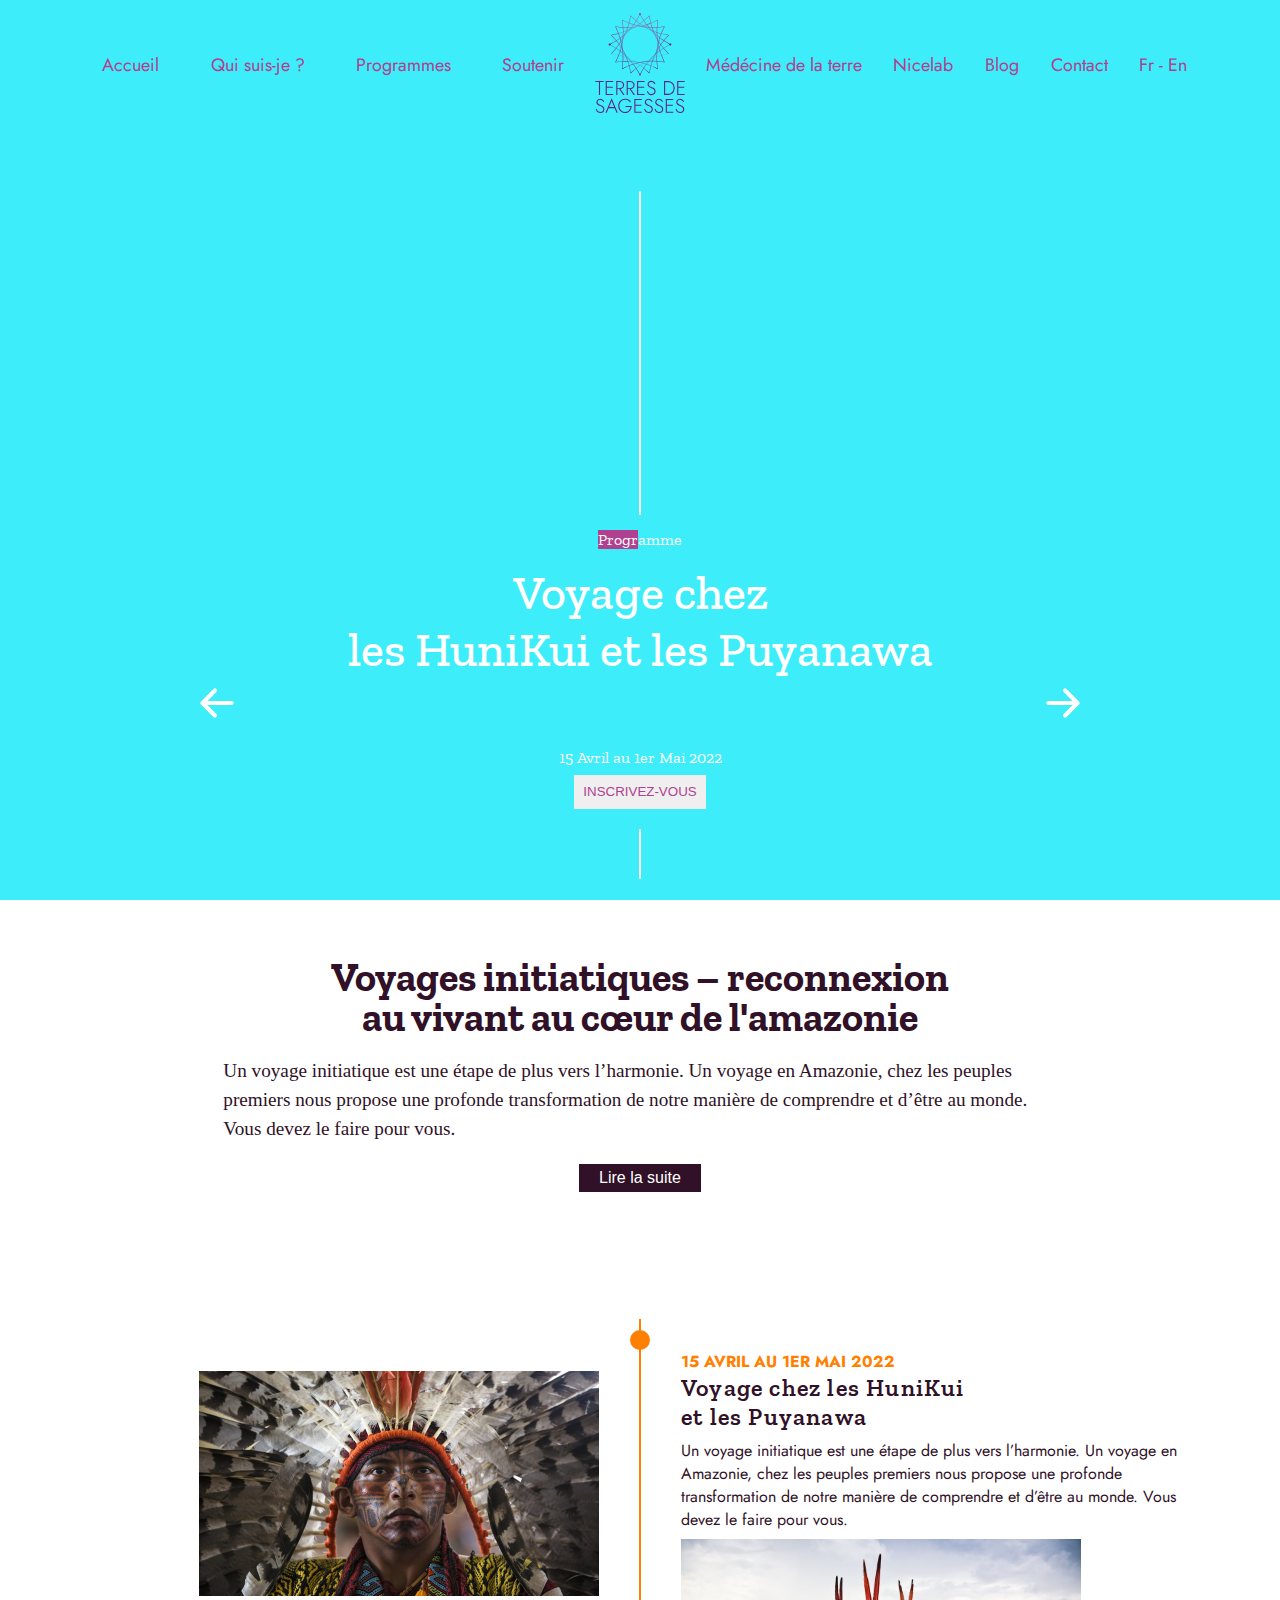
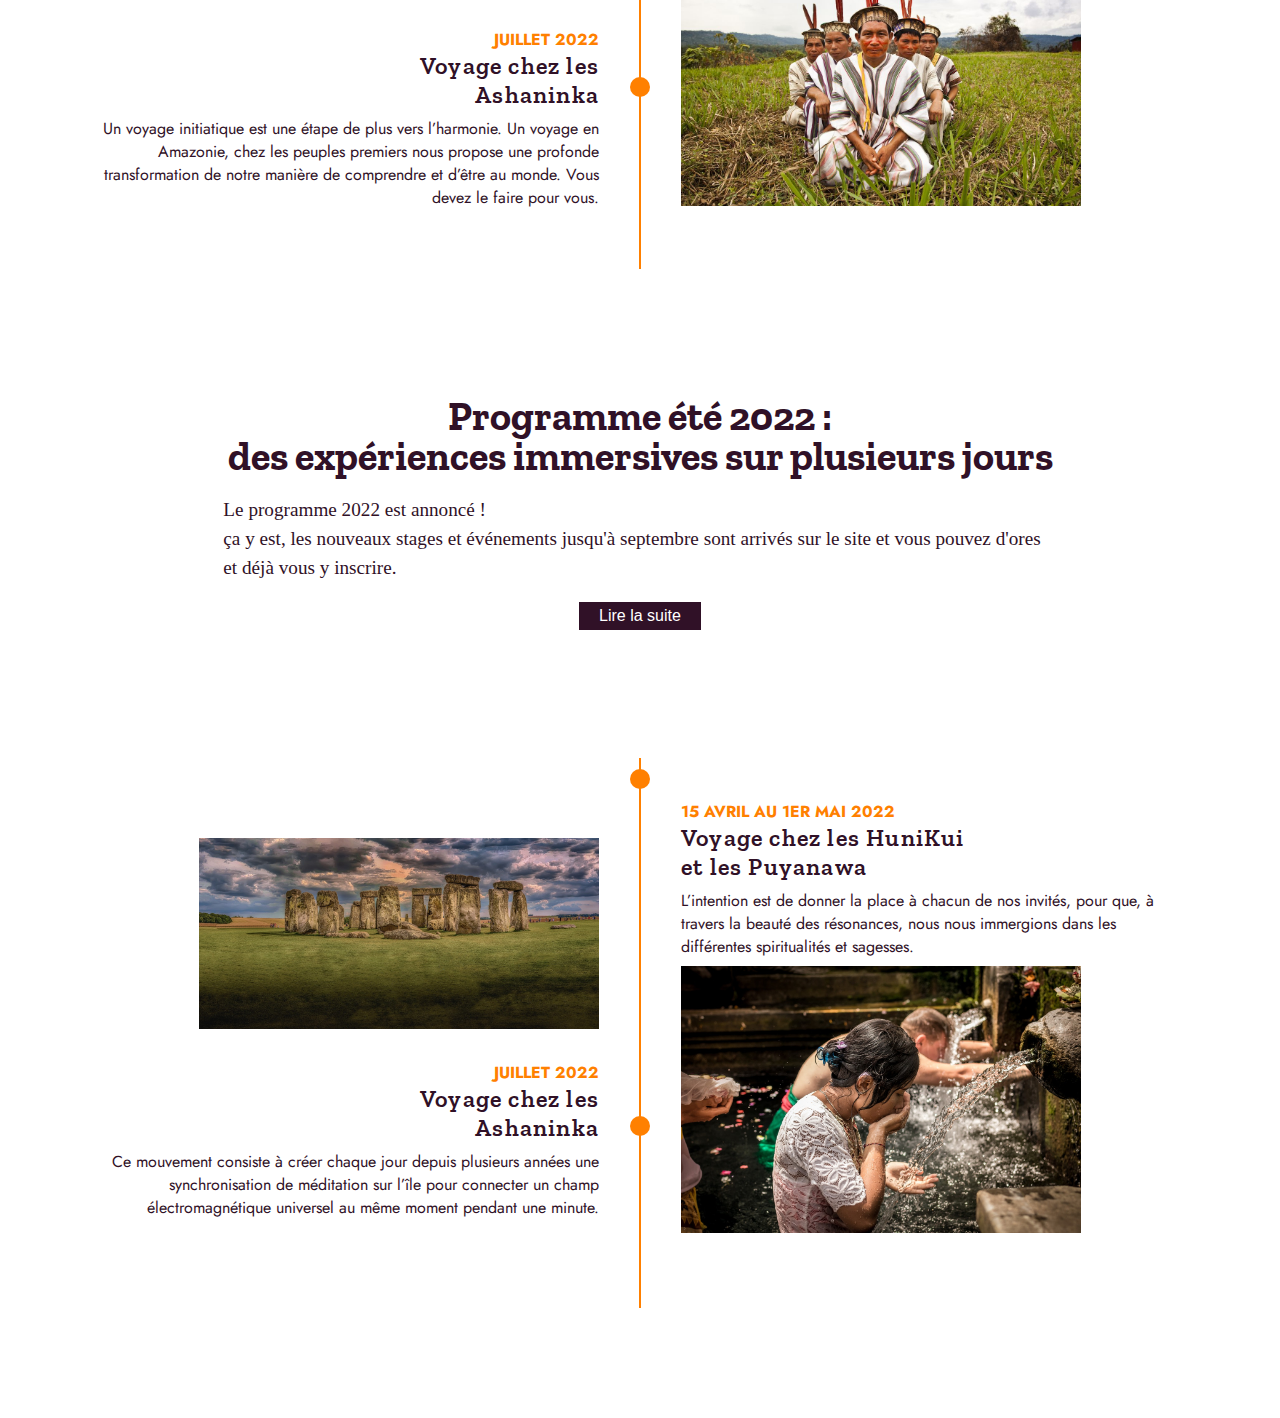
==== index.html @ 2beecd1d "Victrine page" ====
<!DOCTYPE html>
<html lang="en">
  <head>
    <meta charset="UTF-8" />
    <meta name="viewport" content="width=device-width, initial-scale=1.0" />
    <title>Terres de Sagesses | Nature - être</title>
    <link rel="preconnect" href="https://fonts.googleapis.com" />
    <link rel="preconnect" href="https://fonts.gstatic.com" crossorigin />
    <link
      href="https://fonts.googleapis.com/css2?family=Jost:ital,wght@0,100..900;1,100..900&family=Zilla+Slab:ital,wght@0,300;0,400;0,500;0,600;0,700&display=swap"
      rel="stylesheet"
    />
    <link rel="stylesheet" href="style.css" />
  </head>
  <body>
    <header>
      <nav>
        <div class="nav-items left">
          <ul>
            <li><a href="#">Accueil</a></li>
            <li><a href="#">Qui suis-je ?</a></li>
            <li><a href="#">Programmes</a></li>
            <li><a href="#">Soutenir</a></li>
          </ul>
        </div>
        <div class="nav-logo">
          <a href="#"><img src="assets/sd.svg" alt="Logo" /></a>
        </div>
        <div class="nav-items right">
          <ul>
            <li><a href="#">Médécine de la terre</a></li>
            <li><a href="#">Nicelab</a></li>
            <li><a href="#">Blog</a></li>
            <li><a href="#">Contact</a></li>
            <li>
              <a href="#"> Fr <span>- </span>En</a>
            </li>
          </ul>
        </div>
        <div class="menu-toggle" id="mobile-menu">
          <span class="bar"></span>
          <span class="bar"></span>
          <span class="bar"></span>
        </div>
      </nav>
      <div class="nav-text">
        <div class="line"></div>
        <p class="programme"><span class="programme-inner">Progr</span>amme</p>
        <h3>
          Voyage chez <br />
          les HuniKui et les Puyanawa
        </h3>
        <div class="description">
          <a id="prevSlide" href="#"
            ><img src="assets/arrow-left-svgrepo-com.svg" alt=""
          /></a>
          <a id="nextSlide" href="#"
            ><img src="assets/arrow-right-svgrepo-com.svg" alt=""
          /></a>
        </div>
        <p>15 Avril au 1<span>er</span> Mai 2022</p>
        <button>INSCRIVEZ-VOUS</button>
        <div class="line2"></div>
      </div>
    </header>

    <!-- MAIN -->

    <main>
      <section class="intro">
        <h1 class="intro-title">
          Voyages initiatiques – reconnexion <br />
          au vivant au cœur de l'amazonie
        </h1>
        <div class="intro-description">
          <p>
            Un voyage initiatique est une étape de plus vers l’harmonie. Un
            voyage en Amazonie, chez les peuples premiers nous propose une
            profonde transformation de notre manière de comprendre et d’être au
            monde. Vous devez le faire pour vous.
          </p>
        </div>
        <button class="read-more"><a href="#">Lire la suite</a></button>
      </section>

      <!-- VOYAGES -->

      <section class="voyages">
        <div class="voyage-container">
          <div class="voyage left">
            <img src="assets/accueil2.jpg" alt="Ashaninka" />
            <div class="voyage-info">
              <h3>Juillet 2022</h3>
              <h2>
                Voyage chez les <br />
                Ashaninka
              </h2>
              <p>
                Un voyage initiatique est une étape de plus vers l’harmonie. Un
                voyage en Amazonie, chez les peuples premiers nous propose une
                profonde transformation de notre manière de comprendre et d’être
                au monde. Vous devez le faire pour vous.
              </p>
            </div>
          </div>

          <div class="linecenter">
            <div class="timeline">
              <div class="cercle"></div>
              <div class="cercle2"></div>
            </div>
          </div>

          <div class="voyage right">
            <div class="voyage-info">
              <h3>15 Avril au 1<span>er</span> Mai 2022</h3>
              <h2>
                Voyage chez les HuniKui <br />
                et les Puyanawa
              </h2>
              <p>
                Un voyage initiatique est une étape de plus vers l’harmonie. Un
                voyage en Amazonie, chez les peuples premiers nous propose une
                profonde transformation de notre manière de comprendre et d’être
                au monde. Vous devez le faire pour vous.
              </p>
            </div>
            <img src="assets/men.jpg" alt="HuniKui et les Puyanawa" />
          </div>
        </div>
      </section>

      <section class="intro">
        <h1 class="intro-title">
          Programme été 2022 : <br />
          des expériences immersives sur plusieurs jours
        </h1>
        <div class="intro-description">
          <p>
            Le programme 2022 est annoncé ! <br />
            ça y est, les nouveaux stages et événements jusqu'à septembre sont
            arrivés sur le site et vous pouvez d'ores et déjà vous y inscrire.
          </p>
        </div>
        <button class="read-more"><a href="#">Lire la suite</a></button>
      </section>

      <section class="voyages">
        <div class="voyage-container">
          <div class="voyage left">
            <img src="assets/stone.jpg" alt="Ashaninka" />
            <div class="voyage-info">
              <h3>Juillet 2022</h3>
              <h2>
                Voyage chez les <br />
                Ashaninka
              </h2>
              <p>
                Ce mouvement consiste à créer chaque jour depuis plusieurs
                années une synchronisation de méditation sur l’île pour
                connecter un champ électromagnétique universel au même moment
                pendant une minute.
              </p>
            </div>
          </div>

          <div class="linecenter">
            <div class="timeline">
              <div class="cercle"></div>
              <div class="cercle2"></div>
            </div>
          </div>

          <div class="voyage right">
            <div class="voyage-info">
              <h3>15 Avril au 1<span>er</span> Mai 2022</h3>
              <h2>
                Voyage chez les HuniKui <br />
                et les Puyanawa
              </h2>
              <p>
                L’intention est de donner la place à chacun de nos invités, pour
                que, à travers la beauté des résonances, nous nous immergions
                dans les différentes spiritualités et sagesses.
              </p>
            </div>
            <img src="assets/sourceWater.jpg" alt="HuniKui et les Puyanawa" />
          </div>
        </div>
      </section>
    </main>

    <script src="script.js"></script>
  </body>
</html>
---- style.css ----
* {
  margin: 0;
  padding: 0;
  box-sizing: border-box;
}

/* Default styles */
a {
  text-decoration: none;
  color: #fff;
}
/* Header */
/* Header */
header {
  height: 100vh;
  width: 100%;
  background-color: #3deefa;
  background-repeat: no-repeat;
  background-size: cover; /* ensures the background image covers the entire header without distortion */
  background-position: center; /* centers the background image */
  transition: background-image 1s ease-in-out, background-size 1s ease-in-out;
  animation: animate 20s ease-in-out infinite;
}

/* Keyframes for automatic animation */
@keyframes animate {
  0%,
  100% {
    background-image: linear-gradient(
        to bottom,
        rgba(212, 177, 201, 1),
        rgba(212, 177, 201, 0.5) 30%,
        rgba(212, 177, 201, 0)
      ),
      linear-gradient(
        to top,
        rgba(0, 0, 0, 1),
        rgba(0, 0, 0, 0.5) 10%,
        rgba(0, 0, 0, 0)
      ),
      url("assets/accueil2.jpg");
    background-size: cover; /* ensure the background image covers the entire header without distortion */
    background-position: center;
  }
  25% {
    background-image: linear-gradient(
        to bottom,
        rgba(212, 177, 201, 1),
        rgba(212, 177, 201, 0.5) 30%,
        rgba(212, 177, 201, 0)
      ),
      linear-gradient(
        to top,
        rgba(0, 0, 0, 1),
        rgba(0, 0, 0, 0.5) 10%,
        rgba(0, 0, 0, 0)
      ),
      url("assets/accueil1.jpg");
    background-size: cover; /* ensure the background image covers the entire header without distortion */
    background-position: center;
  }
  50% {
    background-image: linear-gradient(
        to bottom,
        rgba(212, 177, 201, 1),
        rgba(212, 177, 201, 0.5) 30%,
        rgba(212, 177, 201, 0)
      ),
      linear-gradient(
        to top,
        rgba(0, 0, 0, 1),
        rgba(0, 0, 0, 0.5) 10%,
        rgba(0, 0, 0, 0)
      ),
      url("assets/accueil2.jpg");
    background-size: cover; /* ensure the background image covers the entire header without distortion */
    background-position: center;
  }
  75% {
    background-image: linear-gradient(
        to bottom,
        rgba(212, 177, 201, 1),
        rgba(212, 177, 201, 0.5) 30%,
        rgba(212, 177, 201, 0)
      ),
      linear-gradient(
        to top,
        rgba(0, 0, 0, 1),
        rgba(0, 0, 0, 0.5) 10%,
        rgba(0, 0, 0, 0)
      ),
      url("assets/accueil1.jpg");
    background-size: cover; /* ensure the background image covers the entire header without distortion */
    background-position: center;
  }
}

nav {
  display: flex;
  justify-content: space-between;
  align-items: center;
  padding: 1% 6%;
  /* position: fixed; */
}

nav .nav-items {
  flex: 1;
  font-family: "Jost", sans-serif;
}

nav .nav-items.left ul,
nav .nav-items.right ul {
  display: flex;
  justify-content: center;
  align-items: center;
  justify-content: space-around;
}

nav .nav-items ul li {
  list-style: none;
}

nav .nav-items ul li a {
  color: #b04190;
  text-decoration: none;
  font-size: 18px;
  transition: 0.3s ease-in-out;
  padding: 2px;
}

nav .nav-items ul li a:hover {
  color: #fff;
}

nav .nav-logo {
  display: flex;
  justify-content: center;
  align-items: center;
}

nav .nav-logo img {
  width: 100px;
  height: 100px;
}

header .nav-text {
  display: flex;
  flex-direction: column;
  justify-content: center;
  align-items: center;
  height: 90vh;
  color: #fff;
  font-family: "Zilla Slab", sans-serif;
}

header .nav-text .line {
  width: 2px;
  height: 40%;
  border-radius: 5px;
  background-color: #fff;
}

header .nav-text .line2 {
  width: 2px;
  margin-top: 20px;
  height: 50px;
  border-radius: 5px;
  background-color: #fff;
}

header .nav-text .description {
  text-align: center;
  margin-bottom: 1rem;
  display: flex;
  justify-content: space-between;
  width: 70%;
}

header .nav-text .description a img {
  width: 50px;
  height: 50px;
}

header .nav-text .programme {
  padding: 15px;
}

header .nav-text p .programme-inner {
  background-color: #b04190;
}

header .nav-text button {
  margin-top: 0.5rem;
  padding: 0.6rem;
  color: #b04190;
  cursor: pointer;
  border: none;
}

header .nav-text h3 {
  font-size: 3rem;
  text-align: center;
  font-weight: 500;
}

/* ... (le reste de ton CSS) */

/* Menu Toggle Button */
.menu-toggle {
  display: none;
  flex-direction: column;
  cursor: pointer;
}

.menu-toggle .bar {
  width: 25px;
  height: 3px;
  background-color: #b04190;
  margin: 4px 0;
  transition: 0.4s;
}

/* Responsive Styles */
@media screen and (max-width: 1013px) {
  nav {
    padding: 1% 4%;
  }

  .menu-toggle {
    display: flex;
  }

  .nav-items {
    position: absolute;
    top: 100%;
    left: 0;
    right: 0;
    background-color: #3deefa;
    background-image: linear-gradient(
        to bottom,
        rgba(212, 177, 201, 1),
        rgba(212, 177, 201, 0.5) 30%,
        rgba(212, 177, 201, 0)
      ),
      linear-gradient(
        to top,
        rgba(0, 0, 0, 1),
        rgba(0, 0, 0, 0.5) 10%,
        rgba(0, 0, 0, 0)
      );
    flex-direction: column;
    align-items: center;
    display: none;
  }

  .nav-items ul {
    flex-direction: column;
    width: 100%;
  }

  .nav-items ul li {
    text-align: center;
    width: 100%;
  }

  .nav-items ul li a {
    padding: 15px;
    display: block;
    width: 100%;
  }

  .nav-items.active {
    display: flex;
  }
}

/* Main content */

/* main {
  height: 100vh;
  width: 100%;
} */

/* 
main {
  padding: 20px;
}

.intro {
  display: flex;
  flex-direction: column;
  align-items: center;
  justify-content: center;
  text-align: center;
  margin-bottom: 50px;
  padding: 3% 8%;
}

.intro .intro-title {
  font-size: 2.5rem;
  line-height: 1;
  margin-bottom: 20px;
  color: #301127;
  font-family: "Zilla slab", sans-serif;
}

.intro .intro-description {
  font-size: 1.2rem;
  font-weight: 400;
  line-height: 1.5;
  margin-bottom: 20px;
  width: 80%;
  font-size: 15px;
  text-align: left;
  color: #301127;
}

.intro .read-more {
  background-color: #301127;
  color: white;
  border: none;
  padding: 5px 20px;
  font-size: 1rem;
  cursor: pointer;
  transition: background-color 0.3s ease;
}

.intro .read-more:hover {
  background-color: #972e72;
}





.voyages {
  display: flex;
  align-items: center;
  justify-content: center;
  margin-bottom: 50px;
  padding: 1rem;
  color: #301127;
}

.voyage-container {
  display: flex;
  align-items: center;
  justify-content: center;
  width: 70%;
  position: relative;
}

.voyage {
  display: flex;
  flex-direction: column;
}

.voyage img {
  width: 500px;
  height: 300px;
  margin-bottom: 2rem;
}

.linecenter {
  display: flex;
  justify-content: center;
  align-items: center;
  position: relative;
  margin: 1.5rem;
}

.timeline {
  border: 1px solid #ff8000;
  background-color: #ff8000;
  width: 3%;
  height: 550px;
  position: relative;
}

.cercle {
  width: 20px;
  height: 20px;
  background-color: #ff8000;
  border-radius: 50%;
  position: absolute;
  top: 20px;
  left: 50%;
  transform: translate(-50%, -50%);
}

.cercle2 {
  width: 20px;
  height: 20px;
  background-color: #ff8000;
  border-radius: 50%;
  position: absolute;
  top: 67%;
  left: 50%;
  transform: translate(-50%, -50%);
}
.voyage.left {
  text-align: right;
  align-items: flex-end;
  margin-right: 1rem;
  width: 700px;
}

.voyage-container .voyage-info h3 {
  font-family: "Jost", sans-serif;
  color: #ff8000;
  font-size: 16px;
  text-transform: uppercase;
}

.voyage-container .voyage-info h2 {
  font-family: "Zilla Slab", sans-serif;
  letter-spacing: 1.2px;
  font-weight: 600;
}

.voyage-container .voyage.left .voyage-info p {
  text-align: right;
}
.voyage-container .voyage-info p {
  font-family: "Jost", sans-serif;
  width: 500px;
  margin: 0.5rem 0;
}

.voyage.right {
  text-align: left;
  align-items: flex-start;
  margin-left: 1rem;
  width: 700px;
} */
/* Main content */

/* SUGGEST */
/* 
main {
  padding: 20px;
}

.intro {
  display: flex;
  flex-direction: column;
  align-items: center;
  justify-content: center;
  text-align: center;
  margin-bottom: 50px;
  padding: 3% 8%;
}

.intro .intro-title {
  font-size: 2.5rem;
  line-height: 1;
  margin-bottom: 20px;
  color: #301127;
  font-family: "Zilla slab", sans-serif;
}

.intro .intro-description {
  font-size: 1.2rem;
  font-weight: 400;
  line-height: 1.5;
  margin-bottom: 20px;
  width: 80%;
  font-size: 15px;
  text-align: left;
  color: #301127;
}

.intro .read-more {
  background-color: #301127;
  color: white;
  border: none;
  padding: 5px 20px;
  font-size: 1rem;
  cursor: pointer;
  transition: background-color 0.3s ease;
}

.intro .read-more a {
  color: white;
}

.intro .read-more:hover {
  background-color: #972e72;
}


.voyages {
  display: flex;
  align-items: center;
  justify-content: center;
  margin-bottom: 50px;
  padding: 1rem;
  color: #301127;
}

.voyage-container {
  display: flex;
  align-items: center;
  justify-content: center;
  width: 70%;
  position: relative;
}

.voyage {
  display: flex;
  flex-direction: column;
}

.voyage img {
  width: 100%;
  height: auto;
  margin-bottom: 2rem;
}

.linecenter {
  display: flex;
  justify-content: center;
  align-items: center;
  position: relative;
  margin: 1.5rem;
}

.timeline {
  border: 1px solid #ff8000;
  background-color: #ff8000;
  width: 3%;
  height: 550px;
  position: relative;
}

.cercle {
  width: 20px;
  height: 20px;
  background-color: #ff8000;
  border-radius: 50%;
  position: absolute;
  top: 20px;
  left: 50%;
  transform: translate(-50%, -50%);
}

.cercle2 {
  width: 20px;
  height: 20px;
  background-color: #ff8000;
  border-radius: 50%;
  position: absolute;
  top: 67%;
  left: 50%;
  transform: translate(-50%, -50%);
}

.voyage.left {
  text-align: right;
  align-items: flex-end;
  margin-right: 1rem;
  width: 700px;
}

.voyage.right {
  text-align: left;
  align-items: flex-start;
  margin-left: 1rem;
  width: 700px;
}

.voyage-container .voyage-info h3 {
  font-family: "Jost", sans-serif;
  color: #ff8000;
  font-size: 16px;
  text-transform: uppercase;
}

.voyage-container .voyage-info h2 {
  font-family: "Zilla Slab", sans-serif;
  letter-spacing: 1.2px;
  font-weight: 600;
}

.voyage-container .voyage.left .voyage-info p {
  text-align: right;
}

.voyage-container .voyage-info p {
  font-family: "Jost", sans-serif;
  width: 500px;
  margin: 0.5rem 0;
}

@media screen and (max-width: 1013px) {
  .voyage-container {
    flex-direction: column;
    width: 100%;
  }

  .voyage {
    width: 100%;
    align-items: center;
    text-align: center;
  }

  .voyage img {
    width: 80%;
  }

  .linecenter {
    margin: 1rem 0;
  }

  .timeline {
    width: 2px;
    height: 150px;
  }

  .cercle,
  .cercle2 {
    width: 15px;
    height: 15px;
  }

  .intro .intro-description {
    width: 100%;
    text-align: center;
  }

  .voyage-container .voyage-info p {
    width: 90%;
    text-align: center;
  }

  .voyage.left,
  .voyage.right {
    text-align: center;
    align-items: center;
  }
} */

/* Main content */
main {
  padding: 20px;
}

.intro {
  display: flex;
  flex-direction: column;
  align-items: center;
  justify-content: center;
  text-align: center;
  margin-bottom: 50px;
  padding: 3% 8%;
}

.intro .intro-title {
  font-size: 2.5rem;
  line-height: 1;
  margin-bottom: 20px;
  color: #301127;
  font-family: "Zilla slab", sans-serif;
}

.intro .intro-description {
  font-size: 1.2rem;
  font-weight: 400;
  line-height: 1.5;
  margin-bottom: 20px;
  width: 80%;
  text-align: left;
  color: #301127;
}

.intro .read-more {
  background-color: #301127;
  color: white;
  border: none;
  padding: 5px 20px;
  font-size: 1rem;
  cursor: pointer;
  transition: background-color 0.3s ease;
}

.intro .read-more a {
  color: white;
}

.intro .read-more:hover {
  background-color: #972e72;
}

/* VOYAGES */

.voyages {
  display: flex;
  align-items: center;
  justify-content: center;
  margin-bottom: 50px;
  padding: 1rem;
  color: #301127;
}

.voyage-container {
  display: flex;
  align-items: center;
  justify-content: center;
  width: 70%;
  position: relative;
}

.voyage {
  display: flex;
  flex-direction: column;
}

.voyage img {
  width: 100%;
  height: auto;
  max-width: 400px;
  max-height: 300px;
  object-fit: cover;
  margin-bottom: 2rem;
}

.linecenter {
  display: flex;
  justify-content: center;
  align-items: center;
  position: relative;
  margin: 1.5rem;
}

.timeline {
  border: 1px solid #ff8000;
  background-color: #ff8000;
  width: 3%;
  height: 550px;
  position: relative;
}

.cercle {
  width: 20px;
  height: 20px;
  background-color: #ff8000;
  border-radius: 50%;
  position: absolute;
  top: 20px;
  left: 50%;
  transform: translate(-50%, -50%);
}

.cercle2 {
  width: 20px;
  height: 20px;
  background-color: #ff8000;
  border-radius: 50%;
  position: absolute;
  top: 67%;
  left: 50%;
  transform: translate(-50%, -50%);
}

.voyage.left {
  text-align: right;
  align-items: flex-end;
  margin-right: 1rem;
  width: 700px;
}

.voyage.right {
  text-align: left;
  align-items: flex-start;
  margin-left: 1rem;
  width: 700px;
}

.voyage-container .voyage-info h3 {
  font-family: "Jost", sans-serif;
  color: #ff8000;
  font-size: 16px;
  text-transform: uppercase;
}

.voyage-container .voyage-info h2 {
  font-family: "Zilla Slab", sans-serif;
  letter-spacing: 1.2px;
  font-weight: 600;
}

.voyage-container .voyage.left .voyage-info p {
  text-align: right;
}

.voyage-container .voyage-info p {
  font-family: "Jost", sans-serif;
  width: 500px;
  margin: 0.5rem 0;
}

/* Responsive Styles for main content */
@media screen and (max-width: 1013px) {
  main {
    padding: 10px;
  }

  .intro {
    padding: 2% 5%;
  }

  .intro .intro-title {
    font-size: 2rem;
  }

  .intro .intro-description {
    width: 50%;
    text-align: center;
  }

  .voyages {
    flex-direction: column;
  }

  .voyage-container {
    flex-direction: column;
    width: 100%;
  }

  .voyage {
    width: 100%;
    align-items: center;
    text-align: center;
  }

  .voyage img {
    width: 50%;
    height: auto;
    max-width: 100%; /* S'assure que l'image ne dépasse pas 100% de la largeur du conteneur */
  }

  .linecenter {
    margin: 1rem 0;
  }

  .timeline {
    width: 2px;
    height: 150px;
  }

  .cercle,
  .cercle2 {
    width: 15px;
    height: 15px;
  }

  .voyage-container .voyage-info  {
    display: flex;
    flex-direction: column;
    justify-content: center;
    text-align: center;
  }
  .voyage-container .voyage-info p {
    width: 350px;
    text-align: center;
  }

  .voyage.left,
  .voyage.right {
    text-align: center;
    align-items: center;
  }
}
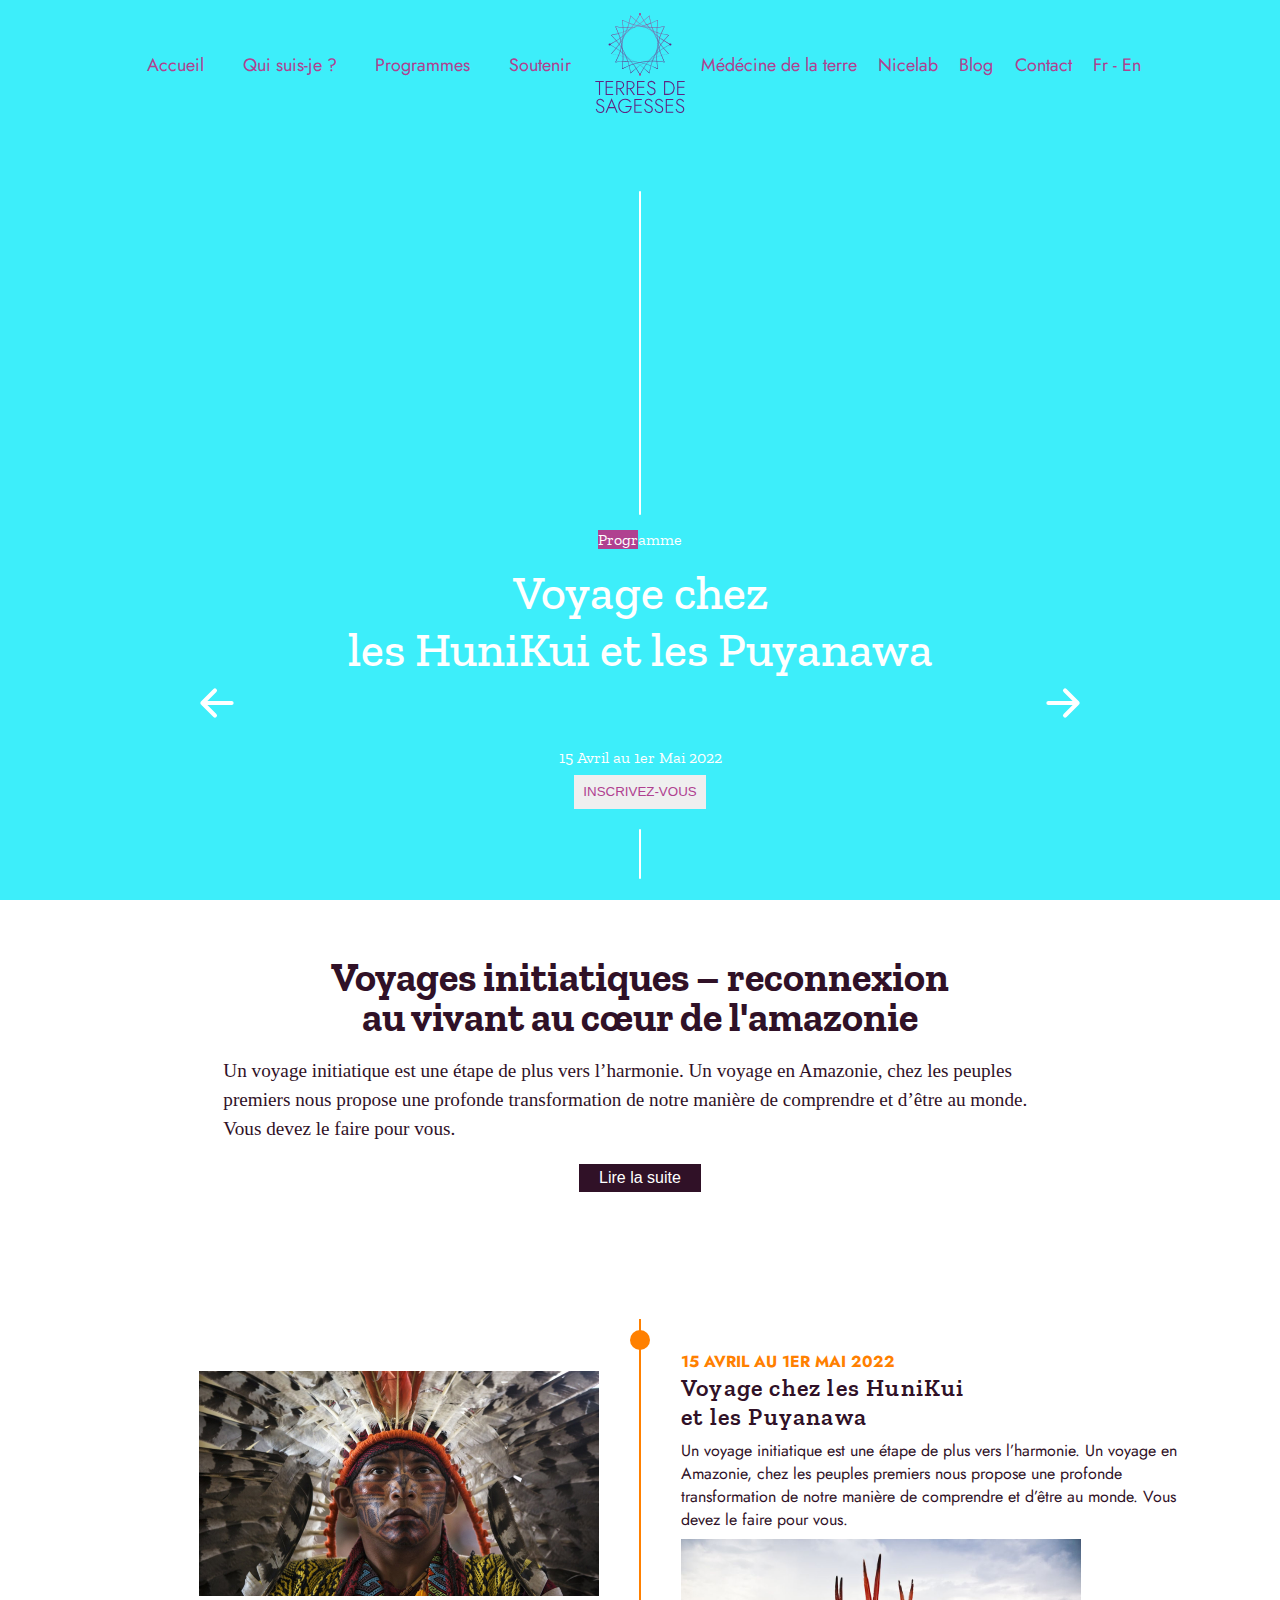
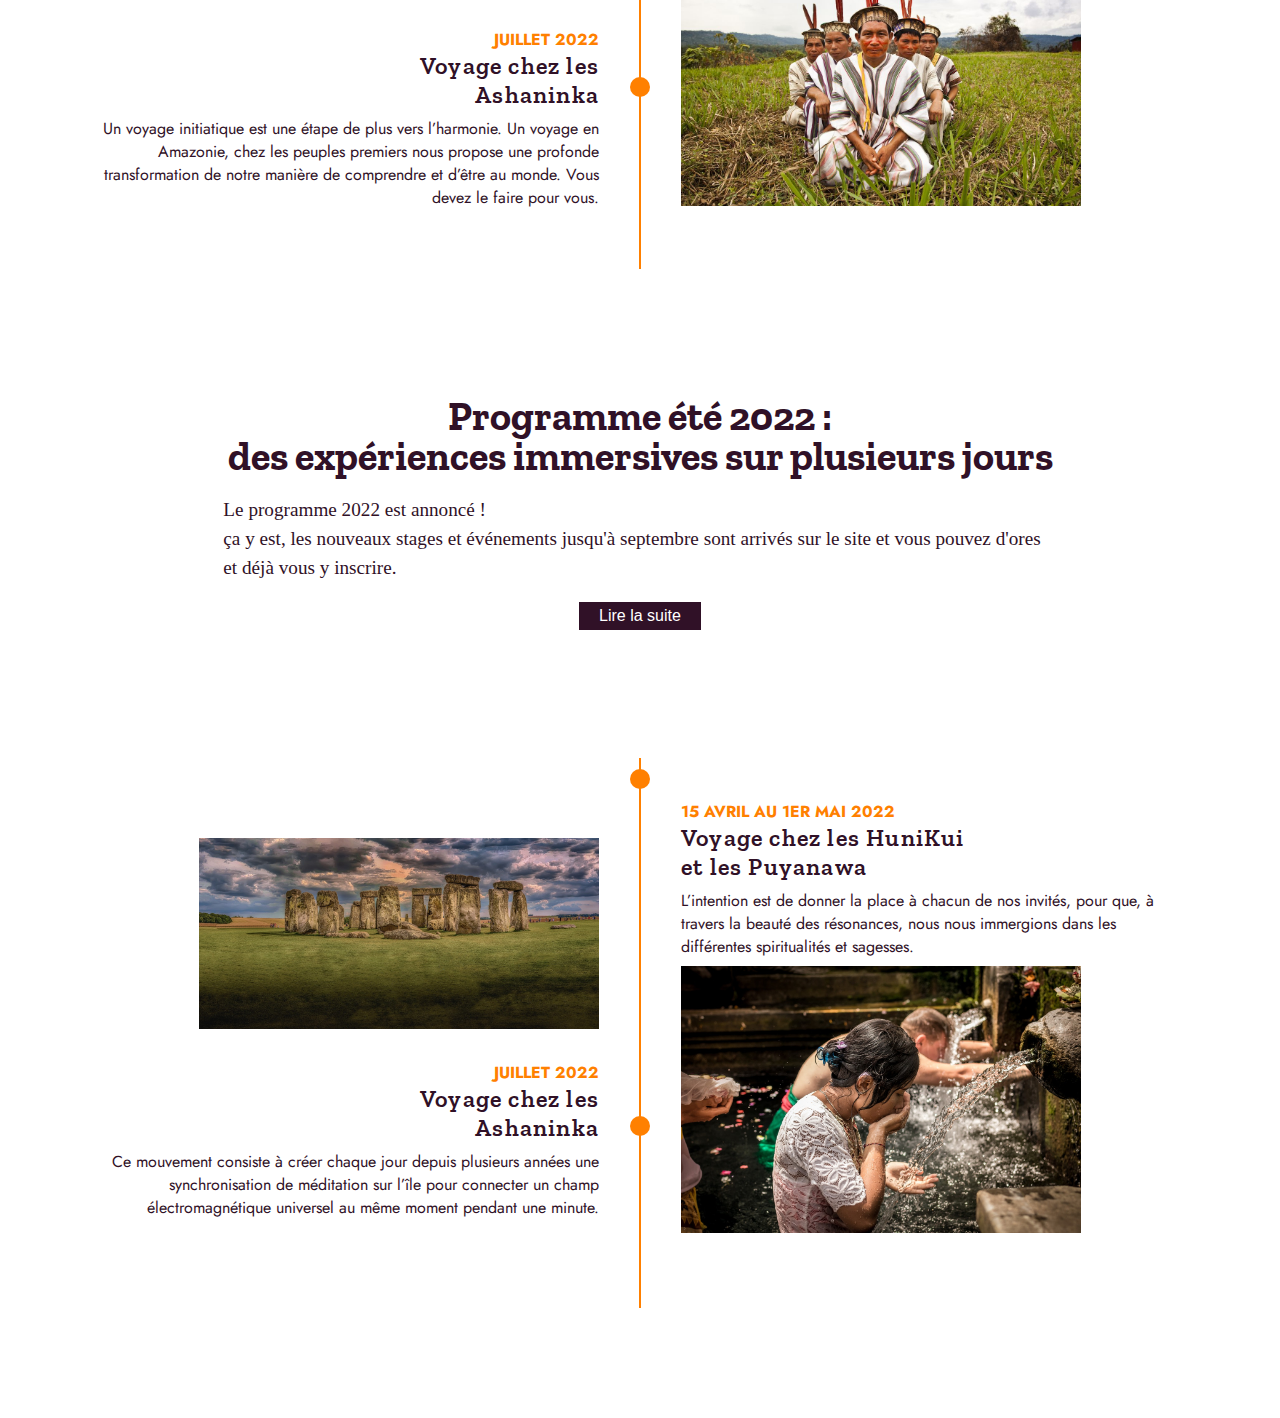
==== commit c5f94049: "Css modified" ====
--- a/style.css
+++ b/style.css
@@ -9,7 +9,7 @@
   text-decoration: none;
   color: #fff;
 }
-/* Header */
+
 /* Header */
 header {
   height: 100vh;
@@ -39,7 +39,7 @@
         rgba(0, 0, 0, 0)
       ),
       url("assets/accueil2.jpg");
-    background-size: cover; /* ensure the background image covers the entire header without distortion */
+    background-size: cover;
     background-position: center;
   }
   25% {
@@ -56,7 +56,7 @@
         rgba(0, 0, 0, 0)
       ),
       url("assets/accueil1.jpg");
-    background-size: cover; /* ensure the background image covers the entire header without distortion */
+    background-size: cover;
     background-position: center;
   }
   50% {
@@ -73,7 +73,7 @@
         rgba(0, 0, 0, 0)
       ),
       url("assets/accueil2.jpg");
-    background-size: cover; /* ensure the background image covers the entire header without distortion */
+    background-size: cover;
     background-position: center;
   }
   75% {
@@ -90,7 +90,7 @@
         rgba(0, 0, 0, 0)
       ),
       url("assets/accueil1.jpg");
-    background-size: cover; /* ensure the background image covers the entire header without distortion */
+    background-size: cover;
     background-position: center;
   }
 }
@@ -99,8 +99,7 @@
   display: flex;
   justify-content: space-between;
   align-items: center;
-  padding: 1% 6%;
-  /* position: fixed; */
+  padding: 1% 10%;
 }
 
 nav .nav-items {
@@ -203,8 +202,6 @@
   font-weight: 500;
 }
 
-/* ... (le reste de ton CSS) */
-
 /* Menu Toggle Button */
 .menu-toggle {
   display: none;
@@ -224,38 +221,47 @@
 @media screen and (max-width: 1013px) {
   nav {
     padding: 1% 4%;
+    transition: all 0.3s ease-in-out;
+    position: relative;
   }
 
   .menu-toggle {
     display: flex;
+    flex-direction: column;
+    cursor: pointer;
+    z-index: 1001;
+  }
+
+  .menu-toggle .bar {
+    width: 25px;
+    height: 3px;
+    background-color: #333;
+    margin: 4px 0;
+    transition: all 0.3s ease;
   }
 
   .nav-items {
-    position: absolute;
-    top: 100%;
-    left: 0;
-    right: 0;
-    background-color: #3deefa;
-    background-image: linear-gradient(
-        to bottom,
-        rgba(212, 177, 201, 1),
-        rgba(212, 177, 201, 0.5) 30%,
-        rgba(212, 177, 201, 0)
-      ),
-      linear-gradient(
-        to top,
-        rgba(0, 0, 0, 1),
-        rgba(0, 0, 0, 0.5) 10%,
-        rgba(0, 0, 0, 0)
-      );
+    position: fixed;
+    top: 0;
+    left: -100%;
+    background-color: #fff;
+    width: 50%;
+    height: 100vh;
     flex-direction: column;
     align-items: center;
-    display: none;
+    display: flex;
+    transition: all 0.3s ease;
+    z-index: 1000;
+  }
+
+  .nav-items.active {
+    left: 0;
   }
 
   .nav-items ul {
     flex-direction: column;
     width: 100%;
+    padding: 0;
   }
 
   .nav-items ul li {
@@ -267,23 +273,20 @@
     padding: 15px;
     display: block;
     width: 100%;
-  }
-
-  .nav-items.active {
-    display: flex;
+    text-decoration: none;
+    color: #333;
+    transition: background-color 0.3s ease;
+  }
+
+  .nav-items ul li a:hover {
+    background-color: #f0f0f0;
   }
 }
 
 /* Main content */
-
-/* main {
-  height: 100vh;
-  width: 100%;
-} */
-
-/* 
 main {
   padding: 20px;
+  overflow-x: hidden;
 }
 
 .intro {
@@ -310,7 +313,6 @@
   line-height: 1.5;
   margin-bottom: 20px;
   width: 80%;
-  font-size: 15px;
   text-align: left;
   color: #301127;
 }
@@ -325,14 +327,15 @@
   transition: background-color 0.3s ease;
 }
 
+.intro .read-more a {
+  color: white;
+}
+
 .intro .read-more:hover {
   background-color: #972e72;
 }
 
-
-
-
-
+/*  VOYAGES PART  */
 .voyages {
   display: flex;
   align-items: center;
@@ -356,8 +359,11 @@
 }
 
 .voyage img {
-  width: 500px;
-  height: 300px;
+  width: 100%;
+  height: auto;
+  max-width: 400px;
+  max-height: 300px;
+  object-fit: cover;
   margin-bottom: 2rem;
 }
 
@@ -398,6 +404,7 @@
   left: 50%;
   transform: translate(-50%, -50%);
 }
+
 .voyage.left {
   text-align: right;
   align-items: flex-end;
@@ -405,6 +412,13 @@
   width: 700px;
 }
 
+.voyage.right {
+  text-align: left;
+  align-items: flex-start;
+  margin-left: 1rem;
+  width: 700px;
+}
+
 .voyage-container .voyage-info h3 {
   font-family: "Jost", sans-serif;
   color: #ff8000;
@@ -421,178 +435,37 @@
 .voyage-container .voyage.left .voyage-info p {
   text-align: right;
 }
+
 .voyage-container .voyage-info p {
   font-family: "Jost", sans-serif;
   width: 500px;
   margin: 0.5rem 0;
 }
 
-.voyage.right {
-  text-align: left;
-  align-items: flex-start;
-  margin-left: 1rem;
-  width: 700px;
-} */
-/* Main content */
-
-/* SUGGEST */
-/* 
-main {
-  padding: 20px;
-}
-
-.intro {
-  display: flex;
-  flex-direction: column;
-  align-items: center;
-  justify-content: center;
-  text-align: center;
-  margin-bottom: 50px;
-  padding: 3% 8%;
-}
-
-.intro .intro-title {
-  font-size: 2.5rem;
-  line-height: 1;
-  margin-bottom: 20px;
-  color: #301127;
-  font-family: "Zilla slab", sans-serif;
-}
-
-.intro .intro-description {
-  font-size: 1.2rem;
-  font-weight: 400;
-  line-height: 1.5;
-  margin-bottom: 20px;
-  width: 80%;
-  font-size: 15px;
-  text-align: left;
-  color: #301127;
-}
-
-.intro .read-more {
-  background-color: #301127;
-  color: white;
-  border: none;
-  padding: 5px 20px;
-  font-size: 1rem;
-  cursor: pointer;
-  transition: background-color 0.3s ease;
-}
-
-.intro .read-more a {
-  color: white;
-}
-
-.intro .read-more:hover {
-  background-color: #972e72;
-}
-
-
-.voyages {
-  display: flex;
-  align-items: center;
-  justify-content: center;
-  margin-bottom: 50px;
-  padding: 1rem;
-  color: #301127;
-}
-
-.voyage-container {
-  display: flex;
-  align-items: center;
-  justify-content: center;
-  width: 70%;
-  position: relative;
-}
-
-.voyage {
-  display: flex;
-  flex-direction: column;
-}
-
-.voyage img {
-  width: 100%;
-  height: auto;
-  margin-bottom: 2rem;
-}
-
-.linecenter {
-  display: flex;
-  justify-content: center;
-  align-items: center;
-  position: relative;
-  margin: 1.5rem;
-}
-
-.timeline {
-  border: 1px solid #ff8000;
-  background-color: #ff8000;
-  width: 3%;
-  height: 550px;
-  position: relative;
-}
-
-.cercle {
-  width: 20px;
-  height: 20px;
-  background-color: #ff8000;
-  border-radius: 50%;
-  position: absolute;
-  top: 20px;
-  left: 50%;
-  transform: translate(-50%, -50%);
-}
-
-.cercle2 {
-  width: 20px;
-  height: 20px;
-  background-color: #ff8000;
-  border-radius: 50%;
-  position: absolute;
-  top: 67%;
-  left: 50%;
-  transform: translate(-50%, -50%);
-}
-
-.voyage.left {
-  text-align: right;
-  align-items: flex-end;
-  margin-right: 1rem;
-  width: 700px;
-}
-
-.voyage.right {
-  text-align: left;
-  align-items: flex-start;
-  margin-left: 1rem;
-  width: 700px;
-}
-
-.voyage-container .voyage-info h3 {
-  font-family: "Jost", sans-serif;
-  color: #ff8000;
-  font-size: 16px;
-  text-transform: uppercase;
-}
-
-.voyage-container .voyage-info h2 {
-  font-family: "Zilla Slab", sans-serif;
-  letter-spacing: 1.2px;
-  font-weight: 600;
-}
-
-.voyage-container .voyage.left .voyage-info p {
-  text-align: right;
-}
-
-.voyage-container .voyage-info p {
-  font-family: "Jost", sans-serif;
-  width: 500px;
-  margin: 0.5rem 0;
-}
-
+/* Responsive Styles for main content */
 @media screen and (max-width: 1013px) {
+  main {
+    padding: 10px;
+    overflow-x: hidden;
+  }
+
+  .intro {
+    padding: 2% 5%;
+  }
+
+  .intro .intro-title {
+    font-size: 2rem;
+  }
+
+  .intro .intro-description {
+    width: 100%;
+    text-align: center;
+  }
+
+  .voyages {
+    flex-direction: column;
+  }
+
   .voyage-container {
     flex-direction: column;
     width: 100%;
@@ -605,7 +478,9 @@
   }
 
   .voyage img {
-    width: 80%;
+    width: 100%;
+    height: auto;
+    max-width: 100%;
   }
 
   .linecenter {
@@ -623,13 +498,15 @@
     height: 15px;
   }
 
-  .intro .intro-description {
-    width: 100%;
+  .voyage-container .voyage-info {
+    display: flex;
+    flex-direction: column;
+    justify-content: center;
     text-align: center;
   }
 
   .voyage-container .voyage-info p {
-    width: 90%;
+    width: 100%;
     text-align: center;
   }
 
@@ -638,236 +515,4 @@
     text-align: center;
     align-items: center;
   }
-} */
-
-/* Main content */
-main {
-  padding: 20px;
-}
-
-.intro {
-  display: flex;
-  flex-direction: column;
-  align-items: center;
-  justify-content: center;
-  text-align: center;
-  margin-bottom: 50px;
-  padding: 3% 8%;
-}
-
-.intro .intro-title {
-  font-size: 2.5rem;
-  line-height: 1;
-  margin-bottom: 20px;
-  color: #301127;
-  font-family: "Zilla slab", sans-serif;
-}
-
-.intro .intro-description {
-  font-size: 1.2rem;
-  font-weight: 400;
-  line-height: 1.5;
-  margin-bottom: 20px;
-  width: 80%;
-  text-align: left;
-  color: #301127;
-}
-
-.intro .read-more {
-  background-color: #301127;
-  color: white;
-  border: none;
-  padding: 5px 20px;
-  font-size: 1rem;
-  cursor: pointer;
-  transition: background-color 0.3s ease;
-}
-
-.intro .read-more a {
-  color: white;
-}
-
-.intro .read-more:hover {
-  background-color: #972e72;
-}
-
-/* VOYAGES */
-
-.voyages {
-  display: flex;
-  align-items: center;
-  justify-content: center;
-  margin-bottom: 50px;
-  padding: 1rem;
-  color: #301127;
-}
-
-.voyage-container {
-  display: flex;
-  align-items: center;
-  justify-content: center;
-  width: 70%;
-  position: relative;
-}
-
-.voyage {
-  display: flex;
-  flex-direction: column;
-}
-
-.voyage img {
-  width: 100%;
-  height: auto;
-  max-width: 400px;
-  max-height: 300px;
-  object-fit: cover;
-  margin-bottom: 2rem;
-}
-
-.linecenter {
-  display: flex;
-  justify-content: center;
-  align-items: center;
-  position: relative;
-  margin: 1.5rem;
-}
-
-.timeline {
-  border: 1px solid #ff8000;
-  background-color: #ff8000;
-  width: 3%;
-  height: 550px;
-  position: relative;
-}
-
-.cercle {
-  width: 20px;
-  height: 20px;
-  background-color: #ff8000;
-  border-radius: 50%;
-  position: absolute;
-  top: 20px;
-  left: 50%;
-  transform: translate(-50%, -50%);
-}
-
-.cercle2 {
-  width: 20px;
-  height: 20px;
-  background-color: #ff8000;
-  border-radius: 50%;
-  position: absolute;
-  top: 67%;
-  left: 50%;
-  transform: translate(-50%, -50%);
-}
-
-.voyage.left {
-  text-align: right;
-  align-items: flex-end;
-  margin-right: 1rem;
-  width: 700px;
-}
-
-.voyage.right {
-  text-align: left;
-  align-items: flex-start;
-  margin-left: 1rem;
-  width: 700px;
-}
-
-.voyage-container .voyage-info h3 {
-  font-family: "Jost", sans-serif;
-  color: #ff8000;
-  font-size: 16px;
-  text-transform: uppercase;
-}
-
-.voyage-container .voyage-info h2 {
-  font-family: "Zilla Slab", sans-serif;
-  letter-spacing: 1.2px;
-  font-weight: 600;
-}
-
-.voyage-container .voyage.left .voyage-info p {
-  text-align: right;
-}
-
-.voyage-container .voyage-info p {
-  font-family: "Jost", sans-serif;
-  width: 500px;
-  margin: 0.5rem 0;
-}
-
-/* Responsive Styles for main content */
-@media screen and (max-width: 1013px) {
-  main {
-    padding: 10px;
-  }
-
-  .intro {
-    padding: 2% 5%;
-  }
-
-  .intro .intro-title {
-    font-size: 2rem;
-  }
-
-  .intro .intro-description {
-    width: 50%;
-    text-align: center;
-  }
-
-  .voyages {
-    flex-direction: column;
-  }
-
-  .voyage-container {
-    flex-direction: column;
-    width: 100%;
-  }
-
-  .voyage {
-    width: 100%;
-    align-items: center;
-    text-align: center;
-  }
-
-  .voyage img {
-    width: 50%;
-    height: auto;
-    max-width: 100%; /* S'assure que l'image ne dépasse pas 100% de la largeur du conteneur */
-  }
-
-  .linecenter {
-    margin: 1rem 0;
-  }
-
-  .timeline {
-    width: 2px;
-    height: 150px;
-  }
-
-  .cercle,
-  .cercle2 {
-    width: 15px;
-    height: 15px;
-  }
-
-  .voyage-container .voyage-info  {
-    display: flex;
-    flex-direction: column;
-    justify-content: center;
-    text-align: center;
-  }
-  .voyage-container .voyage-info p {
-    width: 350px;
-    text-align: center;
-  }
-
-  .voyage.left,
-  .voyage.right {
-    text-align: center;
-    align-items: center;
-  }
-}
+}
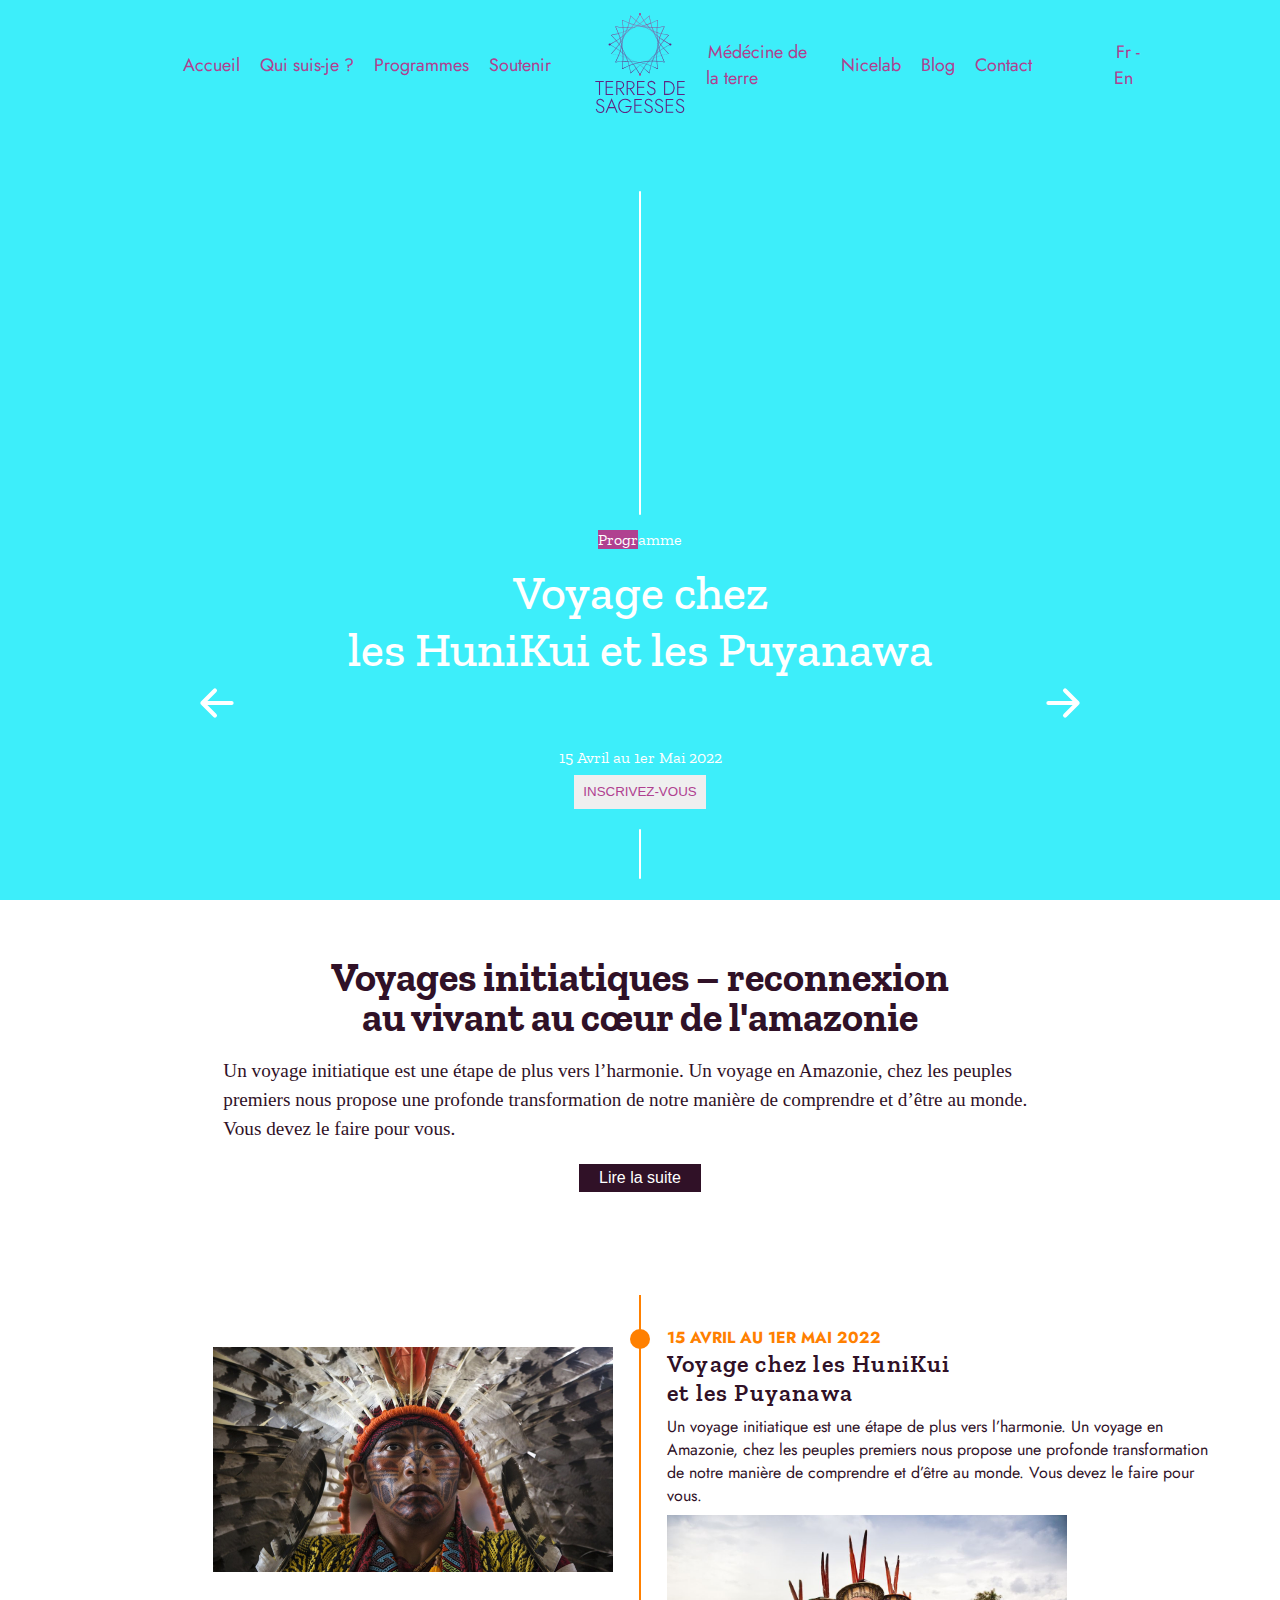
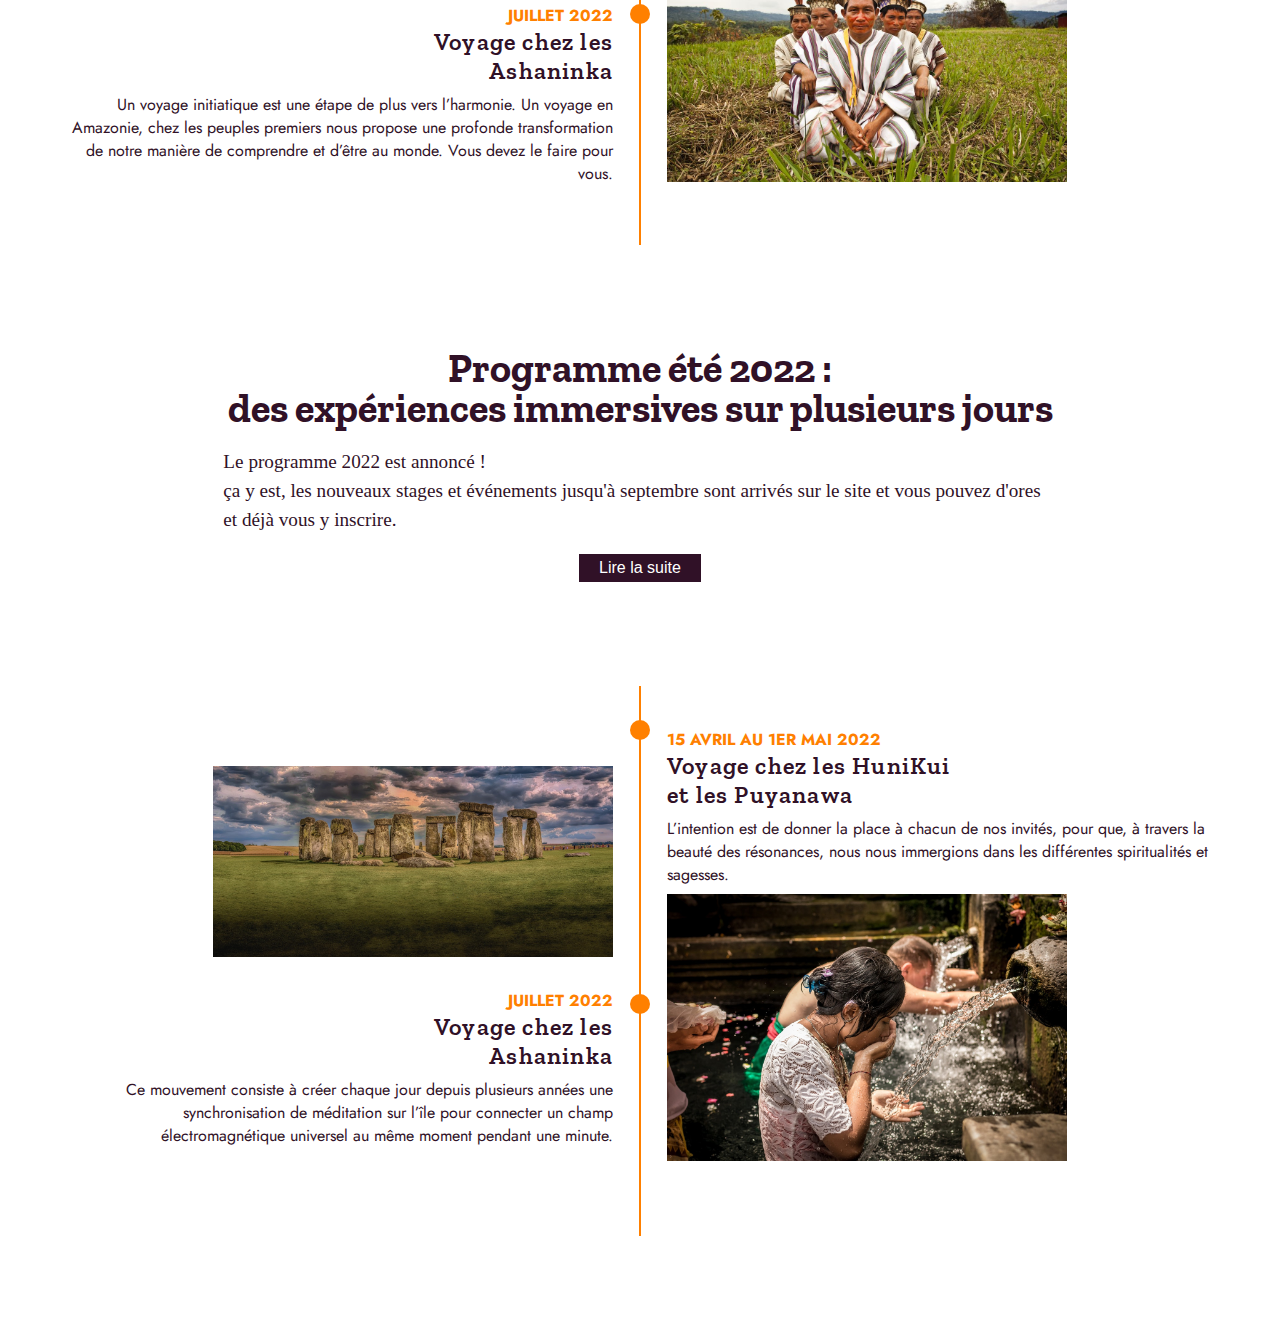
==== commit 8c2b6d70: "Css modify" ====
--- a/index.html
+++ b/index.html
@@ -15,28 +15,30 @@
   <body>
     <header>
       <nav>
-        <div class="nav-items left">
+        <div class="nav-items left" id="nav-left">
           <ul>
             <li><a href="#">Accueil</a></li>
             <li><a href="#">Qui suis-je ?</a></li>
             <li><a href="#">Programmes</a></li>
             <li><a href="#">Soutenir</a></li>
           </ul>
+          
         </div>
         <div class="nav-logo">
           <a href="#"><img src="assets/sd.svg" alt="Logo" /></a>
         </div>
-        <div class="nav-items right">
+        <div class="nav-items right" id="nav-right">
           <ul>
             <li><a href="#">Médécine de la terre</a></li>
             <li><a href="#">Nicelab</a></li>
             <li><a href="#">Blog</a></li>
             <li><a href="#">Contact</a></li>
-            <li>
-              <a href="#"> Fr <span>- </span>En</a>
+            <li class="language">
+              <a href="#">Fr <span>-</span> En</a>
             </li>
           </ul>
         </div>
+
         <div class="menu-toggle" id="mobile-menu">
           <span class="bar"></span>
           <span class="bar"></span>
--- a/style.css
+++ b/style.css
@@ -1,10 +1,10 @@
+/* Default styles */
 * {
   margin: 0;
   padding: 0;
   box-sizing: border-box;
 }
 
-/* Default styles */
 a {
   text-decoration: none;
   color: #fff;
@@ -16,10 +16,10 @@
   width: 100%;
   background-color: #3deefa;
   background-repeat: no-repeat;
-  background-size: cover; /* ensures the background image covers the entire header without distortion */
-  background-position: center; /* centers the background image */
+  background-size: cover;
+  background-position: center;
   transition: background-image 1s ease-in-out, background-size 1s ease-in-out;
-  animation: animate 20s ease-in-out infinite;
+  animation: animate 15s ease-in-out infinite;
 }
 
 /* Keyframes for automatic animation */
@@ -102,7 +102,7 @@
   padding: 1% 10%;
 }
 
-nav .nav-items {
+.nav-items {
   flex: 1;
   font-family: "Jost", sans-serif;
 }
@@ -112,11 +112,17 @@
   display: flex;
   justify-content: center;
   align-items: center;
-  justify-content: space-around;
+  /* justify-content: space-evenly; */
 }
 
 nav .nav-items ul li {
   list-style: none;
+  /* border: 2px solid; */
+  margin-left: 1rem;
+}
+
+nav .nav-items ul .language {
+  margin-left: 5rem;
 }
 
 nav .nav-items ul li a {
@@ -130,12 +136,12 @@
 nav .nav-items ul li a:hover {
   color: #fff;
 }
-
+/* 
 nav .nav-logo {
   display: flex;
   justify-content: center;
   align-items: center;
-}
+} */
 
 nav .nav-logo img {
   width: 100px;
@@ -220,42 +226,116 @@
 /* Responsive Styles */
 @media screen and (max-width: 1013px) {
   nav {
-    padding: 1% 4%;
+    padding: 1%;
     transition: all 0.3s ease-in-out;
-    position: relative;
+    /* position: fixed; */
+    width: 100%;
   }
 
   .menu-toggle {
     display: flex;
+    padding-right: 10px;
     flex-direction: column;
     cursor: pointer;
     z-index: 1001;
+    /* position: relative; */
+    /* right: 0; */
   }
 
   .menu-toggle .bar {
-    width: 25px;
+    width: 30px;
     height: 3px;
-    background-color: #333;
+    background-color: #b04190;
     margin: 4px 0;
     transition: all 0.3s ease;
   }
 
   .nav-items {
+    /* top: 0;
+    left: -100%;
+    background-color: #fff;
+    width: 60%;
+    height: 100vh;
+    display: flex;
+    flex-direction: column;
+    align-items: center;
+    transition: all 0.3s ease;
+    z-index: 1000;
     position: fixed;
+    overflow: hidden;
+    box-shadow: 3px; */
+  }
+
+  .nav-items {
     top: 0;
     left: -100%;
+    width: 60%;
+    height: 100vh;
+    display: flex;
+    flex-direction: column;
+    align-items: center;
     background-color: #fff;
-    width: 50%;
+    position: fixed;
+    transition: all 0.3s ease;
+  }
+
+  .nav-items.left {
+    /* margin-top: 500px; */
+
+    /* justify-content: flex-start; */
+  }
+
+  .nav-items.right {
+    /* justify-content: flex-end; */
+  }
+
+  .nav-items.active {
+    left: 0;
+  }
+
+  .nav-items ul {
+    flex-direction: column;
+    width: 100%;
+    padding: 0;
+  }
+
+  .nav-items ul li {
+    text-align: center;
+    width: 100%;
+  }
+
+  .nav-items ul li a {
+    padding: 15px;
+    display: block;
+    width: 100%;
+    text-decoration: none;
+    color: #333;
+    transition: background-color 0.3s ease;
+  }
+
+  .nav-items ul li a:hover {
+    background-color: #f0f0f0;
+  }
+
+  /* ... styles pour les écrans de taille réduite */
+
+  .menu-toggle.active ~ .nav-items {
+    left: 0;
+  }
+
+  .nav-items {
+    top: 0;
+    left: -100%;
+    width: 60%; /* ou toute autre largeur souhaitée */
     height: 100vh;
+    display: flex;
     flex-direction: column;
     align-items: center;
-    display: flex;
+    background-color: #fff;
+    position: fixed;
     transition: all 0.3s ease;
     z-index: 1000;
-  }
-
-  .nav-items.active {
-    left: 0;
+    overflow-y: auto; /* ajout pour permettre le défilement si nécessaire */
   }
 
   .nav-items ul {
@@ -338,19 +418,23 @@
 /*  VOYAGES PART  */
 .voyages {
   display: flex;
-  align-items: center;
+  /* background-color: red; */
+  align-items: flex-start;
   justify-content: center;
   margin-bottom: 50px;
   padding: 1rem;
   color: #301127;
+  overflow: hidden;
 }
 
 .voyage-container {
   display: flex;
   align-items: center;
   justify-content: center;
-  width: 70%;
+  width: 100%;
   position: relative;
+  padding: 0 20px;
+  max-width: 1200px;
 }
 
 .voyage {
@@ -372,7 +456,7 @@
   justify-content: center;
   align-items: center;
   position: relative;
-  margin: 1.5rem;
+  margin: 0 10px;
 }
 
 .timeline {
@@ -389,7 +473,7 @@
   background-color: #ff8000;
   border-radius: 50%;
   position: absolute;
-  top: 20px;
+  top: 43px;
   left: 50%;
   transform: translate(-50%, -50%);
 }
@@ -400,7 +484,7 @@
   background-color: #ff8000;
   border-radius: 50%;
   position: absolute;
-  top: 67%;
+  top:58%;
   left: 50%;
   transform: translate(-50%, -50%);
 }
@@ -438,7 +522,9 @@
 
 .voyage-container .voyage-info p {
   font-family: "Jost", sans-serif;
-  width: 500px;
+  /* width: 50px; */
+  /* border: 2px solid; */
+  /* padding: 0 6rem; */
   margin: 0.5rem 0;
 }
 
@@ -473,8 +559,10 @@
 
   .voyage {
     width: 100%;
+    display: flex;
     align-items: center;
     text-align: center;
+    justify-content: center;
   }
 
   .voyage img {
@@ -497,16 +585,16 @@
     width: 15px;
     height: 15px;
   }
-
-  .voyage-container .voyage-info {
+  .voyage-info {
     display: flex;
     flex-direction: column;
     justify-content: center;
     text-align: center;
-  }
-
-  .voyage-container .voyage-info p {
-    width: 100%;
+    align-items: center;
+  }
+  .voyage-info p {
+    width: 60%;
+    flex-wrap: wrap;
     text-align: center;
   }
 
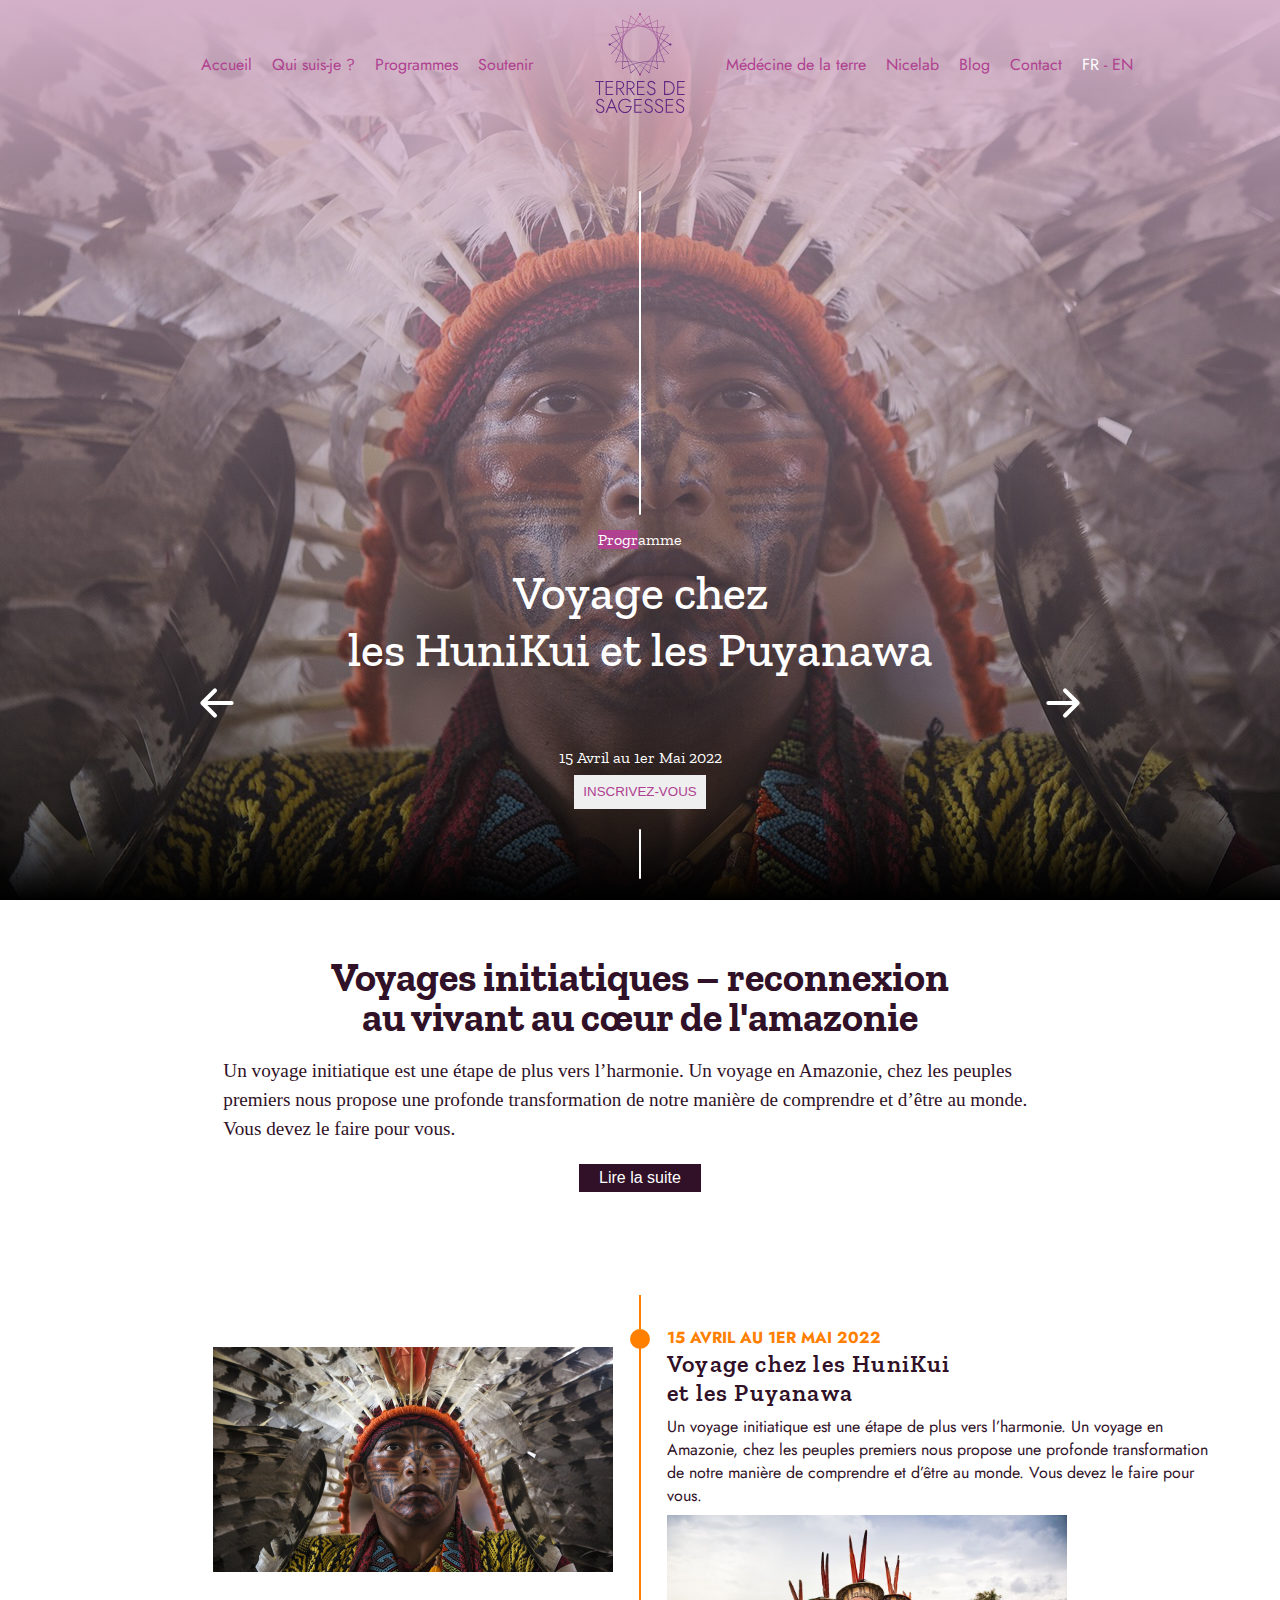
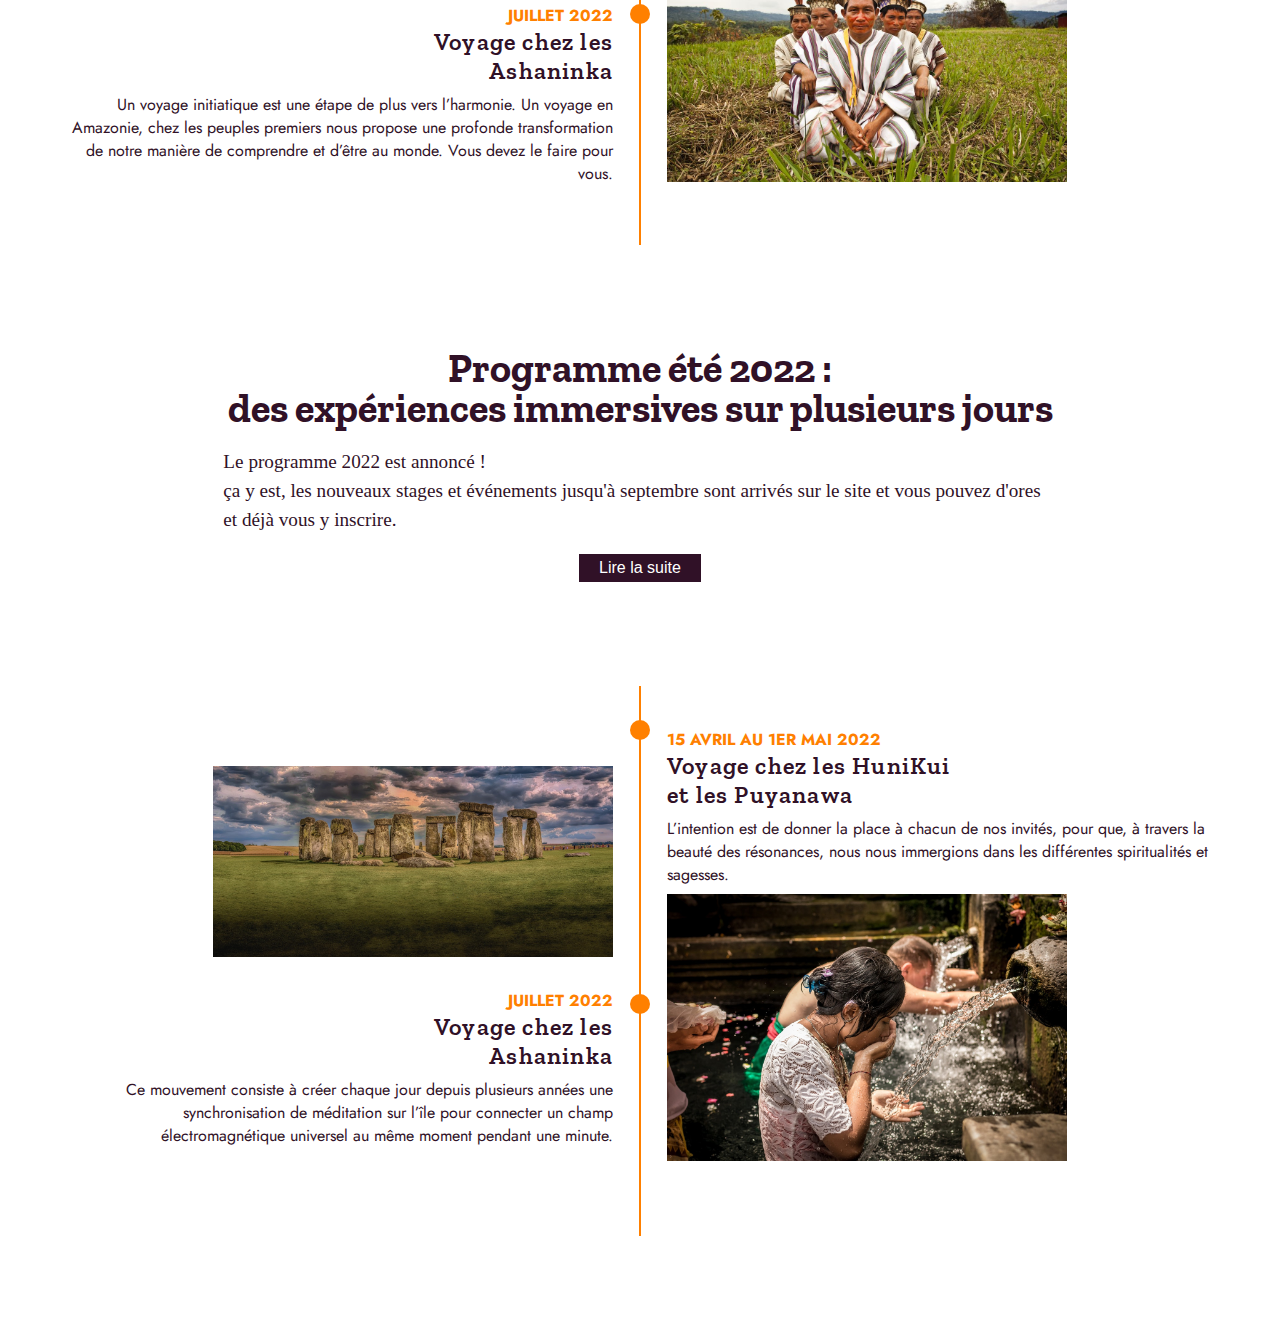
==== commit cde8aa7f: "Css adapted to a mobile design" ====
--- a/index.html
+++ b/index.html
@@ -15,36 +15,57 @@
   <body>
     <header>
       <nav>
-        <div class="nav-items left" id="nav-left">
-          <ul>
-            <li><a href="#">Accueil</a></li>
-            <li><a href="#">Qui suis-je ?</a></li>
-            <li><a href="#">Programmes</a></li>
-            <li><a href="#">Soutenir</a></li>
-          </ul>
-          
-        </div>
-        <div class="nav-logo">
-          <a href="#"><img src="assets/sd.svg" alt="Logo" /></a>
-        </div>
-        <div class="nav-items right" id="nav-right">
-          <ul>
-            <li><a href="#">Médécine de la terre</a></li>
-            <li><a href="#">Nicelab</a></li>
-            <li><a href="#">Blog</a></li>
-            <li><a href="#">Contact</a></li>
-            <li class="language">
-              <a href="#">Fr <span>-</span> En</a>
-            </li>
-          </ul>
-        </div>
-
-        <div class="menu-toggle" id="mobile-menu">
-          <span class="bar"></span>
-          <span class="bar"></span>
-          <span class="bar"></span>
+        <div class="desktop-design">
+          <div class="nav-items left" id="nav-left">
+            <ul>
+              <li><a href="#">Accueil</a></li>
+              <li><a href="#">Qui suis-je ?</a></li>
+              <li><a href="#">Programmes</a></li>
+              <li><a href="#">Soutenir</a></li>
+            </ul>
+          </div>
+          <div class="nav-logo">
+            <a href="#"><img src="assets/sd.svg" alt="Logo" /></a>
+          </div>
+          <div class="nav-items right" id="nav-right">
+            <ul>
+              <li><a href="#">Médécine de la terre</a></li>
+              <li><a href="#">Nicelab</a></li>
+              <li><a href="#">Blog</a></li>
+              <li><a href="#">Contact</a></li>
+              <li class="language">
+                <a href="#">FR <span> - EN</span> </a>
+              </li>
+            </ul>
+          </div>
+        </div>
+        <div class="mobile-design">
+          <div class="nav-logo">
+            <a href="#"><img src="assets/sd.svg" alt="Logo" /></a>
+          </div>
+          <!-- <div class="nav-items sidebar left" id="mobile-sidebar"> -->
+          <div class="sidebar left" id="mobile-sidebar">
+            <ul>
+              <li><a href="#">Accueil</a></li>
+              <li><a href="#">Qui suis-je ?</a></li>
+              <li><a href="#">Programmes</a></li>
+              <li><a href="#">Soutenir</a></li>
+              <li><a href="#">Médécine de la terre</a></li>
+              <li><a href="#">Nicelab</a></li>
+              <li><a href="#">Blog</a></li>
+              <li><a href="#">Contact</a></li>
+              <li class="language">
+                <a href="#">Fr <span>- En</span> </a>
+              </li>
+            </ul>
+          </div>
         </div>
       </nav>
+      <div class="menu-toggle" id="mobile-menu">
+        <span class="bar"></span>
+        <span class="bar"></span>
+        <span class="bar"></span>
+      </div>
       <div class="nav-text">
         <div class="line"></div>
         <p class="programme"><span class="programme-inner">Progr</span>amme</p>
@@ -53,13 +74,14 @@
           les HuniKui et les Puyanawa
         </h3>
         <div class="description">
-          <a id="prevSlide" href="#"
-            ><img src="assets/arrow-left-svgrepo-com.svg" alt=""
+          <a id="prevSlide" class="nav-arrow" href="#"
+            ><img src="assets/arrow-left-svgrepo-com.svg" alt="Previous"
           /></a>
-          <a id="nextSlide" href="#"
-            ><img src="assets/arrow-right-svgrepo-com.svg" alt=""
+          <a id="nextSlide" class="nav-arrow" href="#"
+            ><img src="assets/arrow-right-svgrepo-com.svg" alt="Next"
           /></a>
         </div>
+
         <p>15 Avril au 1<span>er</span> Mai 2022</p>
         <button>INSCRIVEZ-VOUS</button>
         <div class="line2"></div>
--- a/style.css
+++ b/style.css
@@ -8,6 +8,10 @@
 a {
   text-decoration: none;
   color: #fff;
+}
+
+li {
+  list-style: none;
 }
 
 /* Header */
@@ -19,90 +23,27 @@
   background-size: cover;
   background-position: center;
   transition: background-image 1s ease-in-out, background-size 1s ease-in-out;
-  animation: animate 15s ease-in-out infinite;
-}
-
-/* Keyframes for automatic animation */
-@keyframes animate {
-  0%,
-  100% {
-    background-image: linear-gradient(
-        to bottom,
-        rgba(212, 177, 201, 1),
-        rgba(212, 177, 201, 0.5) 30%,
-        rgba(212, 177, 201, 0)
-      ),
-      linear-gradient(
-        to top,
-        rgba(0, 0, 0, 1),
-        rgba(0, 0, 0, 0.5) 10%,
-        rgba(0, 0, 0, 0)
-      ),
-      url("assets/accueil2.jpg");
-    background-size: cover;
-    background-position: center;
-  }
-  25% {
-    background-image: linear-gradient(
-        to bottom,
-        rgba(212, 177, 201, 1),
-        rgba(212, 177, 201, 0.5) 30%,
-        rgba(212, 177, 201, 0)
-      ),
-      linear-gradient(
-        to top,
-        rgba(0, 0, 0, 1),
-        rgba(0, 0, 0, 0.5) 10%,
-        rgba(0, 0, 0, 0)
-      ),
-      url("assets/accueil1.jpg");
-    background-size: cover;
-    background-position: center;
-  }
-  50% {
-    background-image: linear-gradient(
-        to bottom,
-        rgba(212, 177, 201, 1),
-        rgba(212, 177, 201, 0.5) 30%,
-        rgba(212, 177, 201, 0)
-      ),
-      linear-gradient(
-        to top,
-        rgba(0, 0, 0, 1),
-        rgba(0, 0, 0, 0.5) 10%,
-        rgba(0, 0, 0, 0)
-      ),
-      url("assets/accueil2.jpg");
-    background-size: cover;
-    background-position: center;
-  }
-  75% {
-    background-image: linear-gradient(
-        to bottom,
-        rgba(212, 177, 201, 1),
-        rgba(212, 177, 201, 0.5) 30%,
-        rgba(212, 177, 201, 0)
-      ),
-      linear-gradient(
-        to top,
-        rgba(0, 0, 0, 1),
-        rgba(0, 0, 0, 0.5) 10%,
-        rgba(0, 0, 0, 0)
-      ),
-      url("assets/accueil1.jpg");
-    background-size: cover;
-    background-position: center;
-  }
 }
 
 nav {
   display: flex;
+  justify-content: center;
+  align-items: center;
+  padding: 1% 10%;
+  transition: all 0.3s ease-in-out;
+}
+
+.desktop-design {
+  display: flex;
   justify-content: space-between;
   align-items: center;
-  padding: 1% 10%;
+  width: 100%;
 }
 
 .nav-items {
+  display: flex;
+  justify-content: space-around;
+  align-items: center;
   flex: 1;
   font-family: "Jost", sans-serif;
 }
@@ -110,25 +51,31 @@
 nav .nav-items.left ul,
 nav .nav-items.right ul {
   display: flex;
-  justify-content: center;
-  align-items: center;
-  /* justify-content: space-evenly; */
+  align-items: center;
+  white-space: nowrap;
 }
 
 nav .nav-items ul li {
   list-style: none;
-  /* border: 2px solid; */
   margin-left: 1rem;
 }
 
 nav .nav-items ul .language {
-  margin-left: 5rem;
+  /* margin-left: 3rem; */
+}
+
+nav .nav-items ul .language a {
+  color: #fff;
+}
+
+nav .nav-items ul .language a span {
+  color: #b04190;
 }
 
 nav .nav-items ul li a {
   color: #b04190;
   text-decoration: none;
-  font-size: 18px;
+  font-size: 16px;
   transition: 0.3s ease-in-out;
   padding: 2px;
 }
@@ -136,18 +83,64 @@
 nav .nav-items ul li a:hover {
   color: #fff;
 }
-/* 
-nav .nav-logo {
-  display: flex;
-  justify-content: center;
-  align-items: center;
-} */
 
 nav .nav-logo img {
   width: 100px;
   height: 100px;
 }
 
+.mobile-design {
+  position: absolute;
+  top: 0;
+  right: -250px;
+  width: 250px;
+  height: 100%;
+  transition: right 0.3s ease-in-out;
+  padding: 1rem;
+}
+
+.mobile-design ul li {
+  margin: 1rem 0;
+}
+
+.mobile-design ul li a {
+  color: #b04190;
+  text-decoration: none;
+  font-size: 16px;
+  transition: color 0.3s ease-in-out;
+}
+
+.mobile-design ul li a:hover {
+  color: #fff;
+}
+.mobile-design.active {
+  right: 0;
+}
+
+.menu-toggle {
+  display: none;
+  position: absolute;
+  top: 0;
+  right: 0;
+  cursor: pointer;
+}
+
+.menu-toggle .bar {
+  width: 20px;
+  height: 3px;
+  background-color: #b04190;
+  margin: 4px 0;
+  transition: all 0.3s ease;
+}
+.menu-toggle .bar {
+  display: flex;
+  width: 25px;
+  height: 3px;
+  margin: 5px auto;
+  background-color: #b04190;
+}
+
+/* HEADER */
 header .nav-text {
   display: flex;
   flex-direction: column;
@@ -208,158 +201,83 @@
   font-weight: 500;
 }
 
-/* Menu Toggle Button */
-.menu-toggle {
-  display: none;
-  flex-direction: column;
-  cursor: pointer;
-}
-
-.menu-toggle .bar {
-  width: 25px;
-  height: 3px;
-  background-color: #b04190;
-  margin: 4px 0;
-  transition: 0.4s;
-}
-
-/* Responsive Styles */
-@media screen and (max-width: 1013px) {
-  nav {
-    padding: 1%;
-    transition: all 0.3s ease-in-out;
-    /* position: fixed; */
-    width: 100%;
-  }
-
+@media (max-width: 768px) {
+  .desktop-design {
+    display: none;
+  }
   .menu-toggle {
     display: flex;
-    padding-right: 10px;
-    flex-direction: column;
+  }
+}
+
+/* Responsive Styles */
+@media (max-width: 1013px) {
+  nav {
+    transition: all 0.3s ease-in-out;
+    width: 100%;
+  }
+
+  .desktop-design {
+    display: none;
+  }
+  .mobile-design {
+    display: block;
+  }
+
+  .menu-toggle {
+    display: block;
+    margin: 2rem;
+    position: absolute;
     cursor: pointer;
-    z-index: 1001;
-    /* position: relative; */
-    /* right: 0; */
-  }
-
-  .menu-toggle .bar {
-    width: 30px;
-    height: 3px;
-    background-color: #b04190;
-    margin: 4px 0;
+    z-index: 10001;
     transition: all 0.3s ease;
   }
 
-  .nav-items {
-    /* top: 0;
-    left: -100%;
-    background-color: #fff;
-    width: 60%;
+  .sidebar {
+    top: -100%;
+    left: 0;
+    width: 100%;
     height: 100vh;
+    /* position: fixed; */
     display: flex;
     flex-direction: column;
-    align-items: center;
-    transition: all 0.3s ease;
-    z-index: 1000;
-    position: fixed;
-    overflow: hidden;
-    box-shadow: 3px; */
-  }
-
-  .nav-items {
-    top: 0;
-    left: -100%;
-    width: 60%;
-    height: 100vh;
-    display: flex;
-    flex-direction: column;
-    align-items: center;
-    background-color: #fff;
-    position: fixed;
-    transition: all 0.3s ease;
-  }
-
-  .nav-items.left {
-    /* margin-top: 500px; */
-
-    /* justify-content: flex-start; */
-  }
-
-  .nav-items.right {
-    /* justify-content: flex-end; */
-  }
-
-  .nav-items.active {
-    left: 0;
-  }
-
-  .nav-items ul {
-    flex-direction: column;
-    width: 100%;
-    padding: 0;
-  }
-
-  .nav-items ul li {
-    text-align: center;
-    width: 100%;
-  }
-
-  .nav-items ul li a {
-    padding: 15px;
-    display: block;
-    width: 100%;
-    text-decoration: none;
-    color: #333;
-    transition: background-color 0.3s ease;
-  }
-
-  .nav-items ul li a:hover {
-    background-color: #f0f0f0;
-  }
-
-  /* ... styles pour les écrans de taille réduite */
-
-  .menu-toggle.active ~ .nav-items {
-    left: 0;
-  }
-
-  .nav-items {
-    top: 0;
-    left: -100%;
-    width: 60%; /* ou toute autre largeur souhaitée */
-    height: 100vh;
-    display: flex;
-    flex-direction: column;
+    justify-content: center;
     align-items: center;
     background-color: #fff;
     position: fixed;
     transition: all 0.3s ease;
     z-index: 1000;
-    overflow-y: auto; /* ajout pour permettre le défilement si nécessaire */
-  }
-
-  .nav-items ul {
+  }
+  .sidebar.active {
+    top: 0;
+  }
+
+  .sidebar ul {
+    display: flex;
     flex-direction: column;
-    width: 100%;
-    padding: 0;
-  }
-
-  .nav-items ul li {
-    text-align: center;
-    width: 100%;
-  }
-
-  .nav-items ul li a {
-    padding: 15px;
-    display: block;
-    width: 100%;
-    text-decoration: none;
-    color: #333;
-    transition: background-color 0.3s ease;
-  }
-
-  .nav-items ul li a:hover {
-    background-color: #f0f0f0;
+    justify-content: center;
+    align-items: center;
+    width: 100%;
+  }
+
+  .sidebar ul li a {
+    font-size: 22px;
+    padding: 0.5rem;
+    transition: all 0.3s ease;
+  }
+
+  .sidebar ul li a:hover {
+    font-size: 25px;
+    color: #972e72;
+    font-weight: 600;
+  }
+  .mobile-design {
+    right: 0;
+    height: 100vh;
+    display: flex;
+    left: 0;
+    transition: all 0.3s ease-in-out;
+    padding: 1rem;
   }
 }
 
@@ -484,7 +402,7 @@
   background-color: #ff8000;
   border-radius: 50%;
   position: absolute;
-  top:58%;
+  top: 58%;
   left: 50%;
   transform: translate(-50%, -50%);
 }
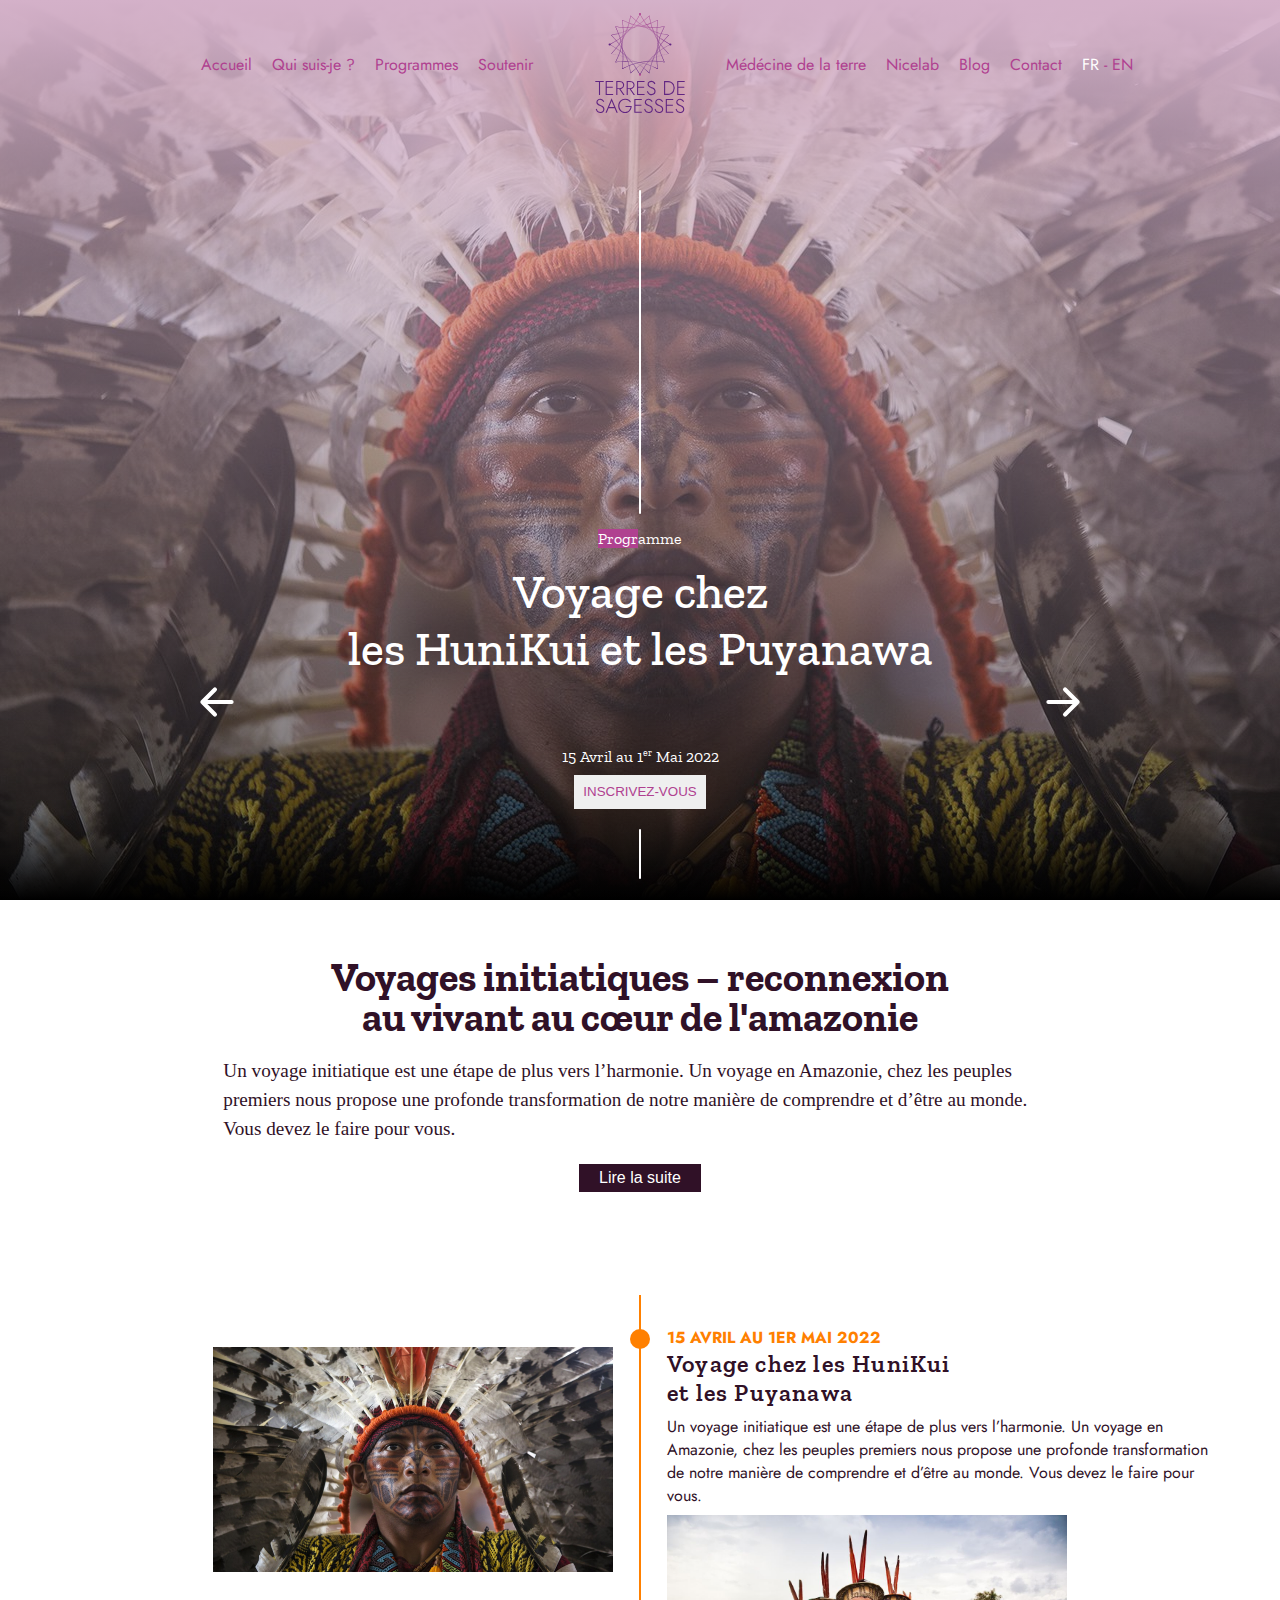
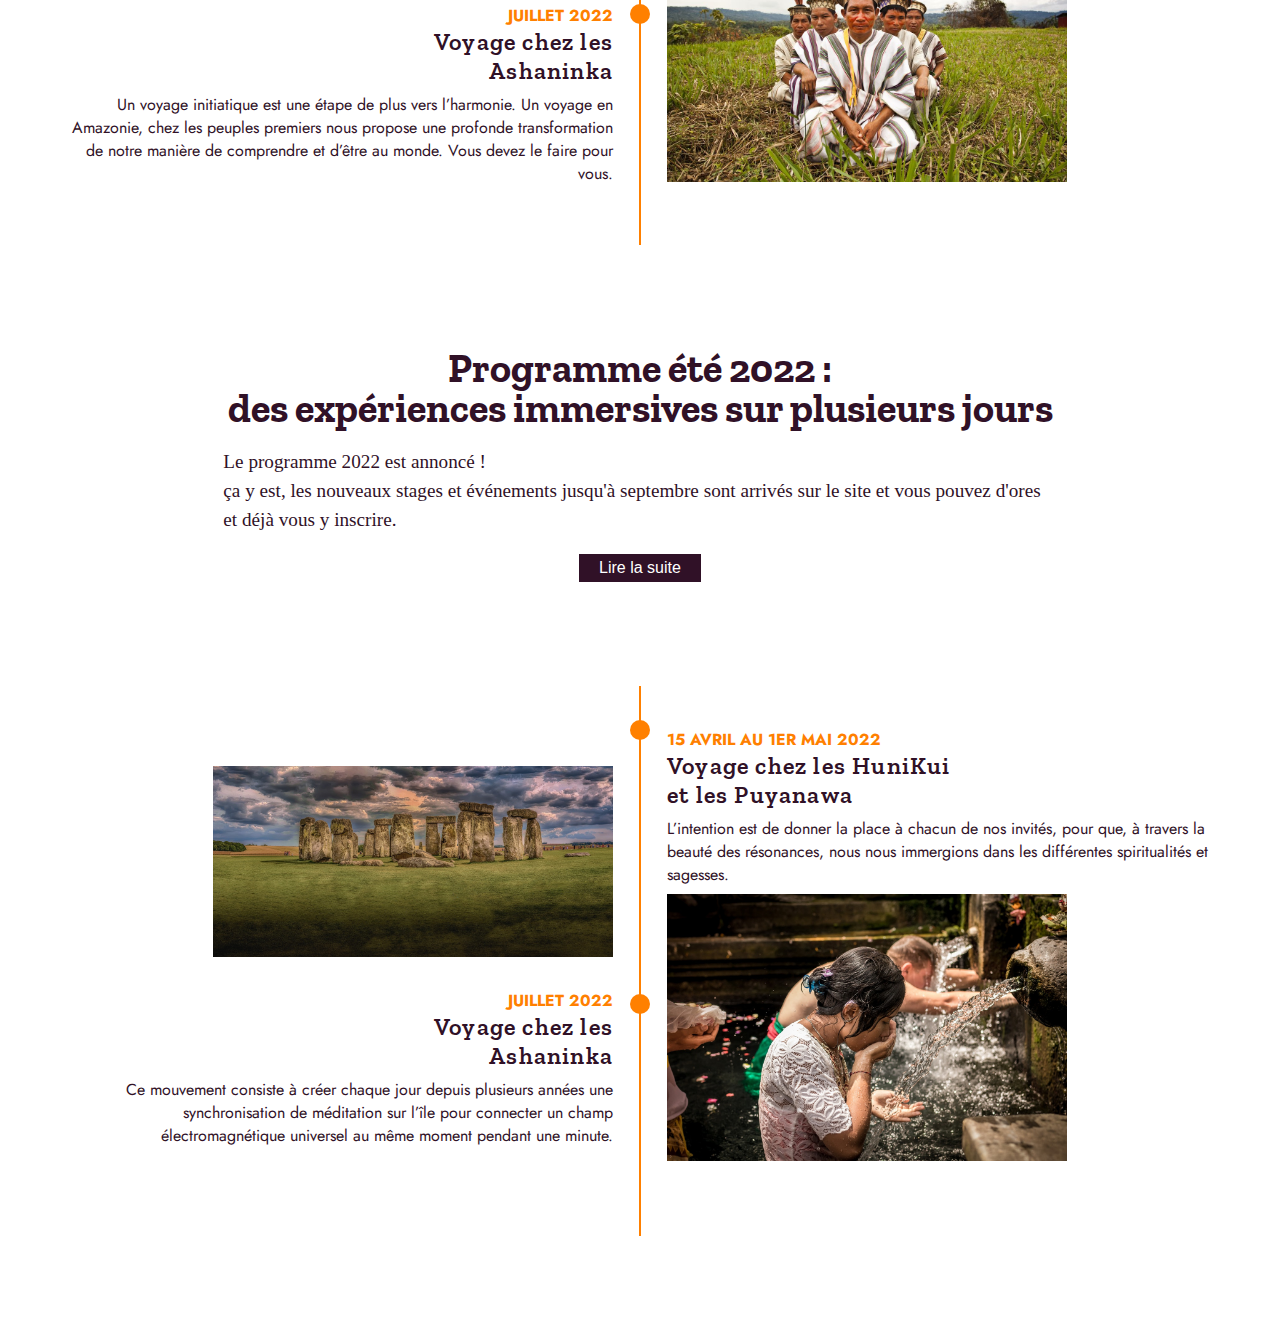
==== commit b73a208f: "project finished" ====
--- a/index.html
+++ b/index.html
@@ -18,7 +18,7 @@
         <div class="desktop-design">
           <div class="nav-items left" id="nav-left">
             <ul>
-              <li><a href="#">Accueil</a></li>
+              <li><a href="#Accueil">Accueil</a></li>
               <li><a href="#">Qui suis-je ?</a></li>
               <li><a href="#">Programmes</a></li>
               <li><a href="#">Soutenir</a></li>
@@ -43,7 +43,6 @@
           <div class="nav-logo">
             <a href="#"><img src="assets/sd.svg" alt="Logo" /></a>
           </div>
-          <!-- <div class="nav-items sidebar left" id="mobile-sidebar"> -->
           <div class="sidebar left" id="mobile-sidebar">
             <ul>
               <li><a href="#">Accueil</a></li>
@@ -82,7 +81,7 @@
           /></a>
         </div>
 
-        <p>15 Avril au 1<span>er</span> Mai 2022</p>
+        <p>15 Avril au 1<sup>er</sup> Mai 2022</p>
         <button>INSCRIVEZ-VOUS</button>
         <div class="line2"></div>
       </div>
--- a/style.css
+++ b/style.css
@@ -13,7 +13,9 @@
 li {
   list-style: none;
 }
-
+sup{
+  font-size: 10px;
+}
 /* Header */
 header {
   height: 100vh;
@@ -22,9 +24,14 @@
   background-repeat: no-repeat;
   background-size: cover;
   background-position: center;
-  transition: background-image 1s ease-in-out, background-size 1s ease-in-out;
-}
-
+  transition: background-image 1s ease-in-out;
+  position: relative;
+  overflow: hidden;
+}
+header.active {
+  transform: scale(1.1);
+  opacity: 0;
+}
 nav {
   display: flex;
   justify-content: center;
@@ -61,7 +68,7 @@
 }
 
 nav .nav-items ul .language {
-  /* margin-left: 3rem; */
+  /* margin-left: 40px; */
 }
 
 nav .nav-items ul .language a {
@@ -90,6 +97,7 @@
 }
 
 .mobile-design {
+  display: none;
   position: absolute;
   top: 0;
   right: -250px;
@@ -139,6 +147,17 @@
   margin: 5px auto;
   background-color: #b04190;
 }
+.menu-toggle.active .bar:nth-child(1) {
+  transform: rotate(45deg) translate(5px, 5px);
+}
+
+.menu-toggle.active .bar:nth-child(2) {
+  opacity: 0;
+}
+
+.menu-toggle.active .bar:nth-child(3) {
+  transform: rotate(-45deg) translate(5px, -5px);
+}
 
 /* HEADER */
 header .nav-text {
@@ -222,6 +241,7 @@
   }
   .mobile-design {
     display: block;
+    width: 100%;
   }
 
   .menu-toggle {
@@ -236,15 +256,16 @@
   .sidebar {
     top: -100%;
     left: 0;
+    right: 0;
     width: 100%;
     height: 100vh;
     /* position: fixed; */
+    position: absolute;
     display: flex;
     flex-direction: column;
     justify-content: center;
     align-items: center;
     background-color: #fff;
-    position: fixed;
     transition: all 0.3s ease;
     z-index: 1000;
   }
@@ -336,7 +357,6 @@
 /*  VOYAGES PART  */
 .voyages {
   display: flex;
-  /* background-color: red; */
   align-items: flex-start;
   justify-content: center;
   margin-bottom: 50px;
@@ -440,9 +460,6 @@
 
 .voyage-container .voyage-info p {
   font-family: "Jost", sans-serif;
-  /* width: 50px; */
-  /* border: 2px solid; */
-  /* padding: 0 6rem; */
   margin: 0.5rem 0;
 }
 
@@ -511,8 +528,7 @@
     align-items: center;
   }
   .voyage-info p {
-    width: 60%;
-    flex-wrap: wrap;
+    width: 50%;
     text-align: center;
   }
 
